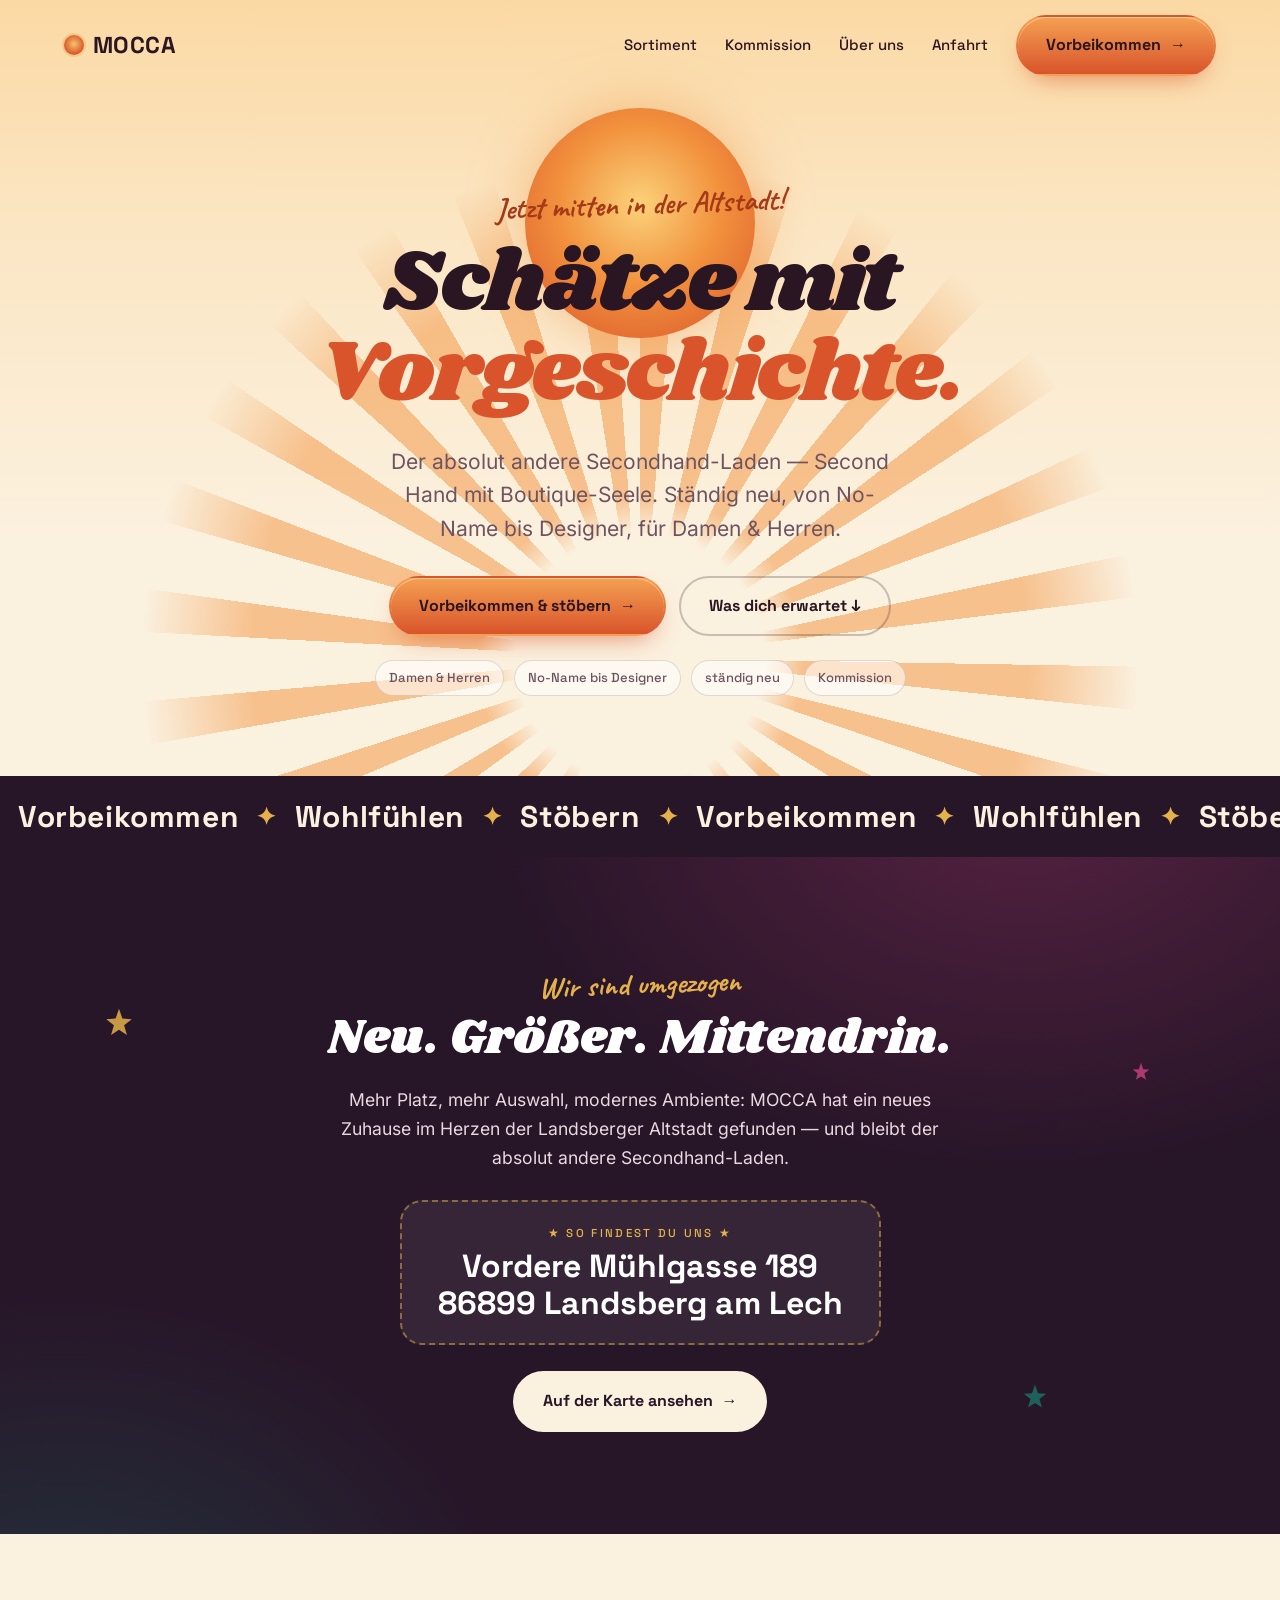
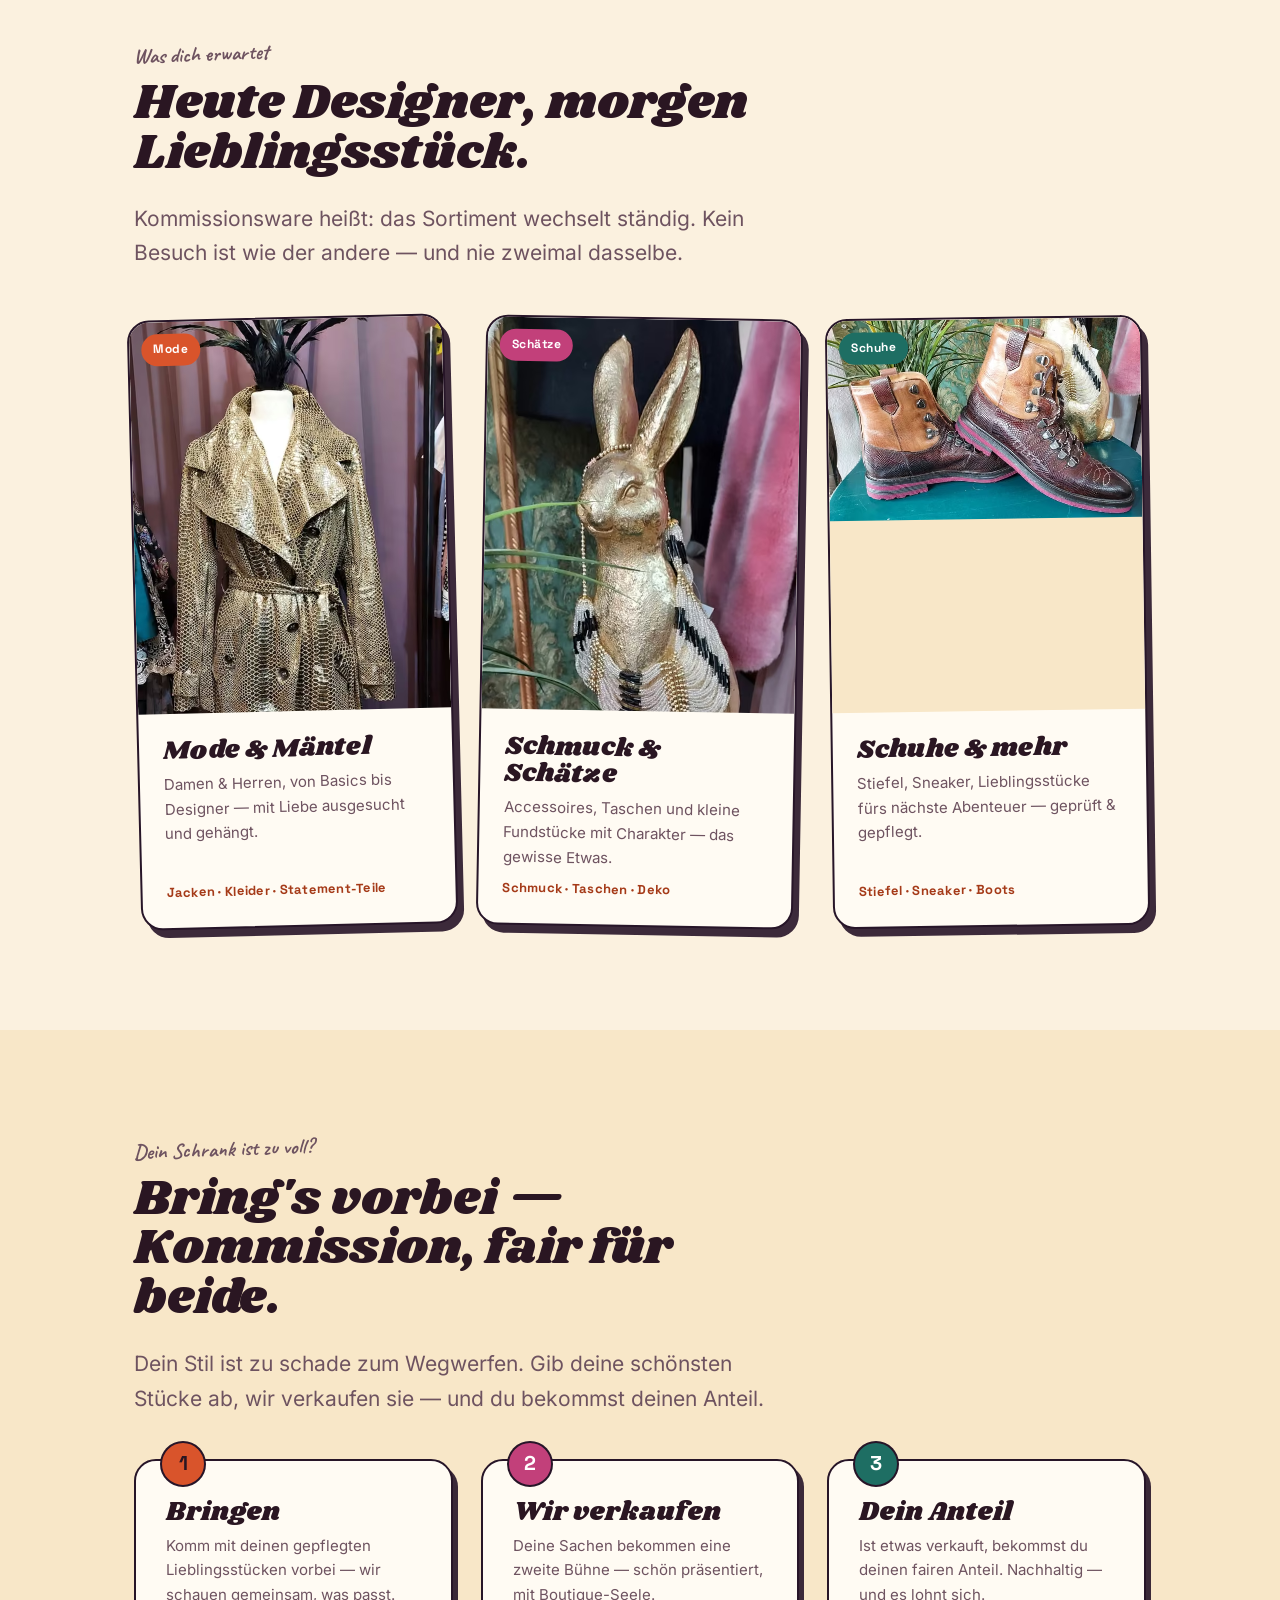
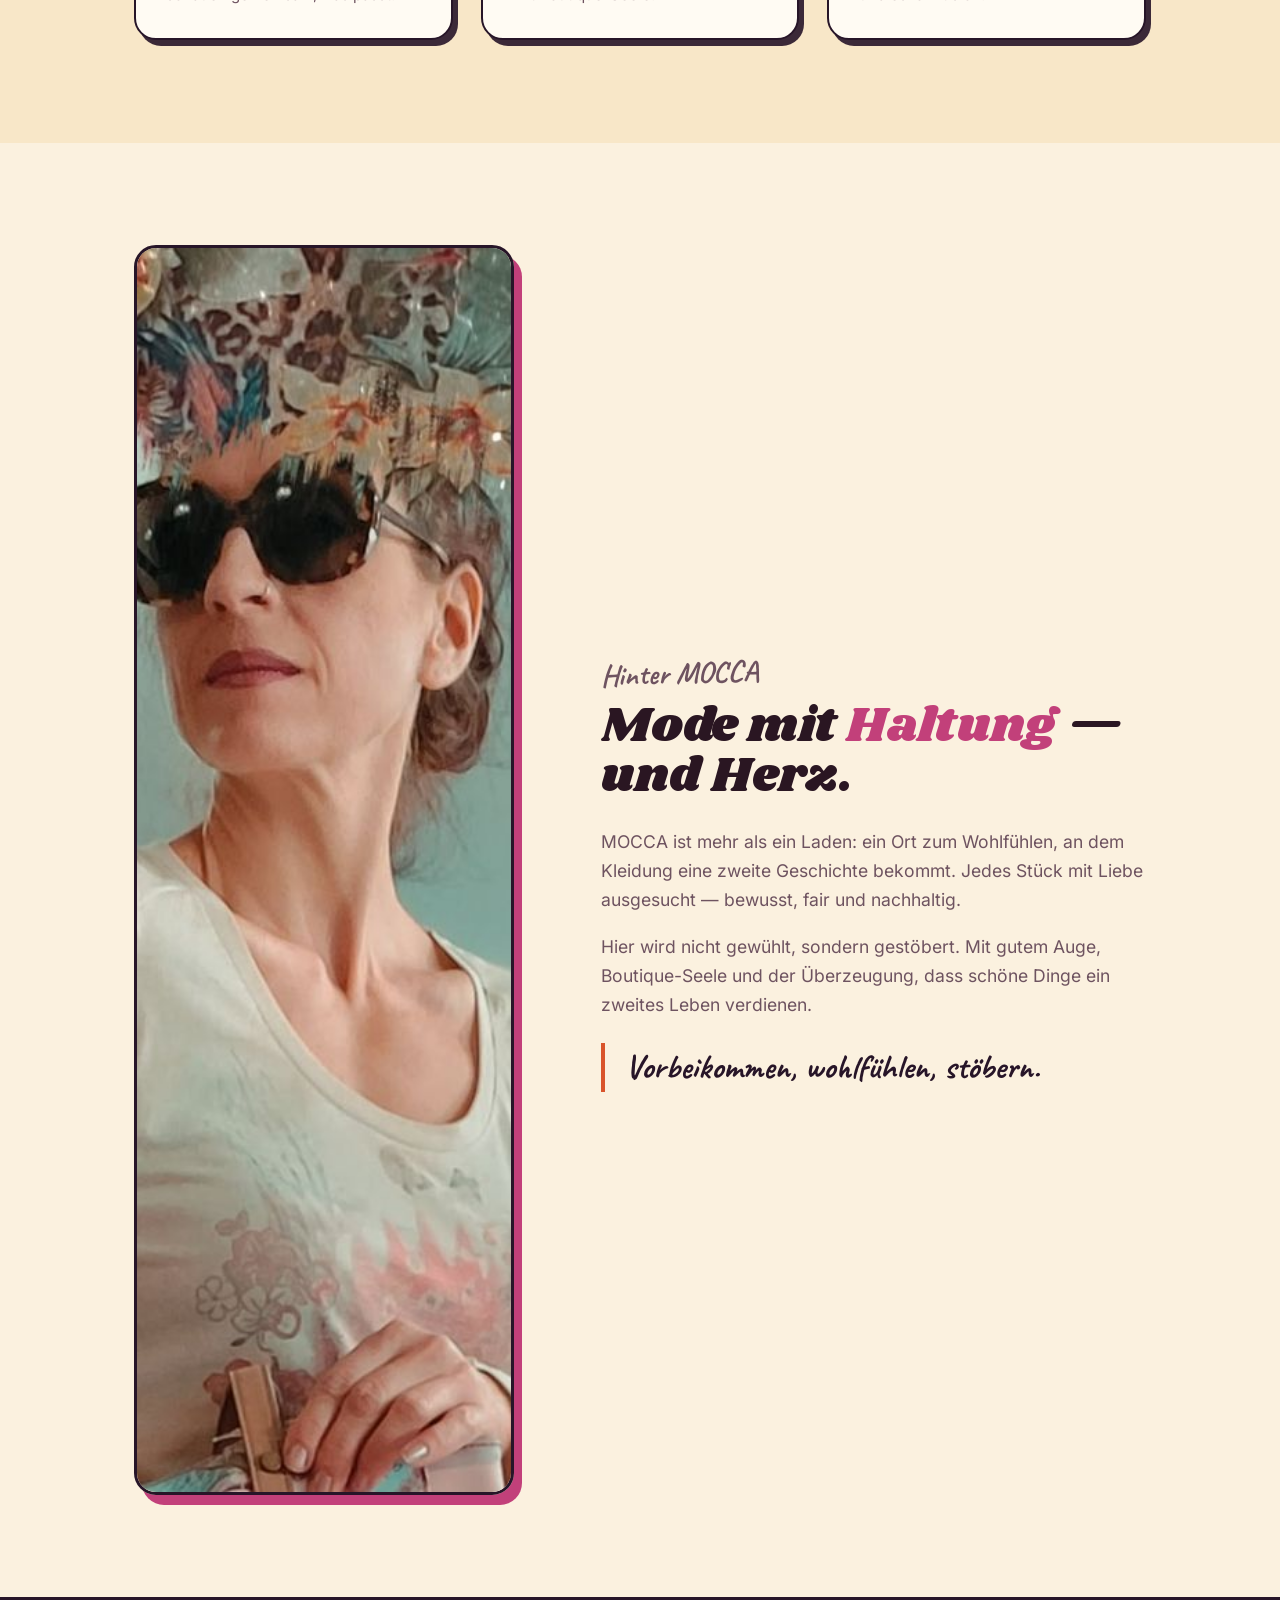
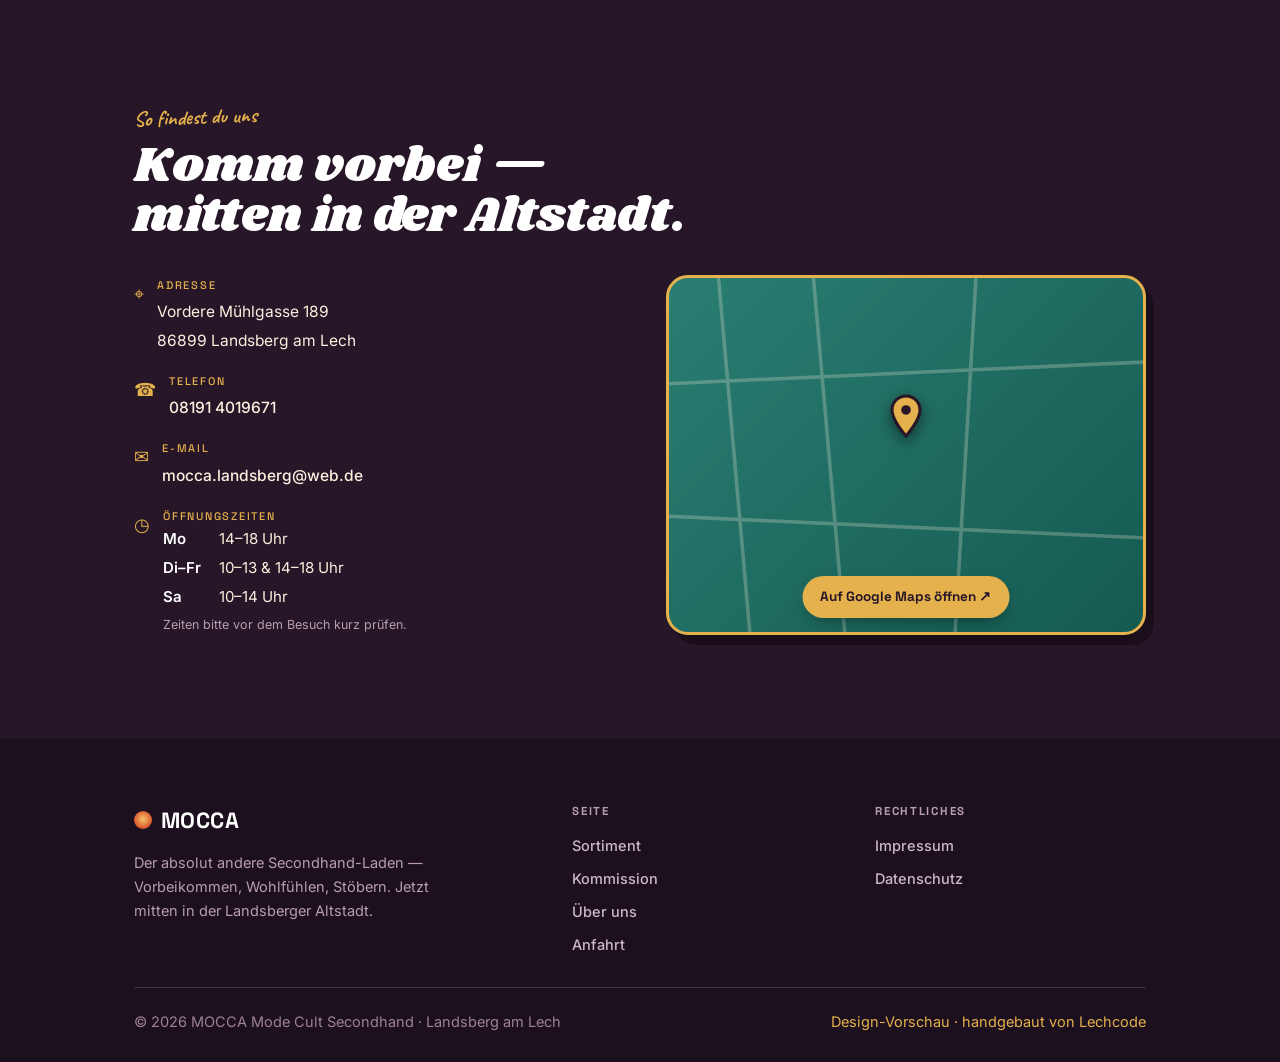
==== index.html @ 3f1cab0a "MOCCA Mode Cult Secondhand — Design-Vorschau (Wild Heart) KALT-Demo · cookiefrei, 0 externe Requests" ====
<!doctype html>
<!--
  MOCCA Mode Cult Secondhand · Landsberg am Lech
  DESIGN-VORSCHAU · Richtung B „Wild Heart" (mutig, retro-psychedelic-pop) · Lechcode · Single-File, kein Build
  KALT-Demo: Texte neu aus Fakten der Altseite. Bilder: Marions eigene Fotos (Rechte vor Go-Live klären).
  [KLÄREN] = noch von Marion zu bestätigen. noindex bis Beauftragung + Rechtsseiten + Freigabe.
-->
<html lang="de">
<head>
<meta charset="utf-8">
<meta name="viewport" content="width=device-width, initial-scale=1">
<script>document.documentElement.classList.add('js');if(location.search.indexOf('foto')>-1)document.documentElement.classList.add('foto')</script>
<meta name="robots" content="noindex, nofollow">
<title>MOCCA · Mode Cult Secondhand — Landsberg am Lech</title>
<meta name="description" content="MOCCA Mode Cult Secondhand: der absolut andere Secondhand-Laden — Vorbeikommen, Wohlfühlen, Stöbern. Ständig neu, von No-Name bis Designer. Jetzt mitten in der Landsberger Altstadt.">
<meta name="theme-color" content="#271528">
<meta property="og:type" content="website">
<meta property="og:locale" content="de_DE">
<meta property="og:site_name" content="MOCCA Mode Cult Secondhand">
<meta property="og:url" content="https://lechcode.github.io/mocca-vorschau/">
<meta property="og:title" content="MOCCA — der absolut andere Secondhand-Laden">
<meta property="og:description" content="Vorbeikommen · Wohlfühlen · Stöbern — jetzt mitten in der Landsberger Altstadt. Ständig neu, von No-Name bis Designer.">
<meta property="og:image" content="https://lechcode.github.io/mocca-vorschau/assets/og.jpg">
<meta property="og:image:width" content="1200">
<meta property="og:image:height" content="630">
<meta name="twitter:card" content="summary_large_image">
<meta name="twitter:image" content="https://lechcode.github.io/mocca-vorschau/assets/og.jpg">
<link rel="icon" href="data:image/svg+xml,%3Csvg xmlns='http://www.w3.org/2000/svg' viewBox='0 0 32 32'%3E%3Crect width='32' height='32' rx='8' fill='%23271528'/%3E%3Ccircle cx='16' cy='16' r='6' fill='%23F2913D'/%3E%3Cg stroke='%23E4B14C' stroke-width='1.6'%3E%3Cpath d='M16 3v3M16 26v3M3 16h3M26 16h3M6 6l2 2M24 24l2 2M26 6l-2 2M6 26l2-2'/%3E%3C/g%3E%3C/svg%3E">
<link rel="preload" as="font" type="font/woff2" href="assets/fonts/shrikhand-400.woff2" crossorigin>
<link rel="preload" as="font" type="font/woff2" href="assets/fonts/inter-400.woff2" crossorigin>
<link rel="stylesheet" href="assets/fonts.css">
<style>
*{margin:0;padding:0;box-sizing:border-box}
:root{
  --creme:#FBF1DF; --creme2:#F8E7C8; --paper:#FFFBF3;
  --aubergine:#271528; --aub2:#3a2140;
  --ink:#2A1622; --ink-soft:#6E5360;
  --terracotta:#D9542B; --terra-deep:#A53A18; --mandarine:#F2913D;
  --magenta:#C2407A; --magenta-deep:#9E2C5E; --petrol:#1E6E63; --gold:#E4B14C; --gold-deep:#8C610F;
  --line:rgba(42,22,34,.14); --line-strong:rgba(42,22,34,.24);
  --display:'Space Grotesk',Arial,sans-serif;
  --head:'Shrikhand',Georgia,serif;
  --head-weight:400; --head-spacing:0;
  --body:'Inter','Inter Fallback',Arial,sans-serif;
  --script:'Caveat','Segoe Script',cursive;
  --s0:clamp(16px, .35vw + 15px, 17.5px);
  --s1:clamp(18px, .7vw + 15.5px, 21px);
  --h3:clamp(21px, 1vw + 16px, 26px);
  --h2:clamp(30px, 2.6vw + 18px, 48px);
  --h1:clamp(40px, 6vw + 16px, 86px);
  --maxw:1140px; --gut:clamp(20px, 5vw, 72px);
  --ease:cubic-bezier(.22,.61,.36,1); --r:14px; --r-lg:22px; --r-pill:999px;
}
html{scroll-behavior:smooth;scroll-padding-top:80px}
@media (prefers-reduced-motion:reduce){html{scroll-behavior:auto}}
body{background:var(--creme);color:var(--ink);font-family:var(--body);font-size:var(--s0);line-height:1.66;-webkit-font-smoothing:antialiased;text-rendering:optimizeLegibility;overflow-x:hidden}
h1,h2,h3{font-family:var(--head);font-weight:var(--head-weight);line-height:1.04;letter-spacing:var(--head-spacing);color:var(--ink)}
p{max-width:62ch}
a{color:var(--terra-deep);text-decoration:none;font-weight:500}
a:hover{text-decoration:underline;text-underline-offset:3px}
img{display:block;max-width:100%}
picture{display:block}
::selection{background:var(--magenta);color:#fff}
.wrap{max-width:var(--maxw);margin-inline:auto;padding-inline:var(--gut)}
.sec{padding-block:clamp(58px, 8vw, 116px);position:relative}
.eyebrow{font-family:var(--script);font-weight:700;font-size:clamp(22px,2.4vw,30px);color:var(--terra-deep);display:inline-block;transform:rotate(-2deg)}
.kicker{font-family:var(--display);font-weight:700;font-size:12.5px;letter-spacing:.2em;text-transform:uppercase;color:var(--magenta-deep)}
.lede{font-size:var(--s1);color:var(--ink-soft);line-height:1.6}
.sec-head{max-width:60ch}
.sec-head h2{font-size:var(--h2);margin:.18em 0 .45em}
.sec-head p{font-size:var(--s1);color:var(--ink-soft)}
:focus-visible{outline:none;box-shadow:0 0 0 3px rgba(194,64,122,.55);border-radius:6px}

.btn{display:inline-flex;align-items:center;gap:.55em;font-family:var(--display);font-weight:700;font-size:16px;padding:15px 28px;border-radius:var(--r-pill);min-height:50px;border:2px solid transparent;cursor:pointer;transition:transform .22s var(--ease),background .22s,color .22s,border-color .22s,box-shadow .22s}
.btn .ar{transition:transform .22s var(--ease)}.btn:hover .ar{transform:translateX(3px)}
.btn-primary{background:linear-gradient(180deg,#F4A052,var(--terracotta));color:#2A1622;box-shadow:0 12px 26px -12px rgba(217,84,43,.7),inset 0 1px 0 rgba(255,228,190,.6)}
.btn-primary:hover{transform:translateY(-2px);text-decoration:none;color:#2A1622;box-shadow:0 18px 34px -14px rgba(217,84,43,.8),inset 0 1px 0 rgba(255,228,190,.6)}
.btn-ghost{border-color:var(--line-strong);color:var(--ink)}
.btn-ghost:hover{border-color:var(--aubergine);color:var(--aubergine);transform:translateY(-2px);text-decoration:none}
.btn-light{background:var(--creme);color:var(--aubergine)}
.btn-light:hover{background:#fff;transform:translateY(-2px);text-decoration:none;color:var(--aubergine)}

/* NAV */
.nav{position:fixed;inset:0 0 auto;z-index:50;display:flex;align-items:center;justify-content:space-between;gap:20px;padding:15px var(--gut);transition:background .3s,box-shadow .3s,padding .3s}
.nav.scrolled{background:rgba(39,21,40,.92);backdrop-filter:blur(12px);padding-block:10px}
.nav.scrolled .brand b,.nav.scrolled .navlinks a:not(.btn){color:var(--creme)}
.nav.scrolled .burger span{background:var(--creme)}
.brand{display:flex;align-items:center;gap:9px}
.brand .sun{width:20px;height:20px;border-radius:50%;background:radial-gradient(circle at 50% 45%,#F7C36A,var(--terracotta) 70%);box-shadow:0 0 0 2px rgba(228,177,76,.4)}
.brand b{font-family:var(--display);font-weight:700;font-size:23px;letter-spacing:.02em;color:var(--ink)}
.navlinks{display:flex;align-items:center;gap:28px}
.navlinks a:not(.btn){font-family:var(--display);font-size:15px;font-weight:500;color:var(--ink)}
.navlinks a:not(.btn):hover{text-decoration:none;color:var(--terra-deep)}
.nav.scrolled .navlinks a:not(.btn):hover{color:var(--gold)}
.burger{display:none;width:46px;height:46px;border:2px solid var(--line-strong);border-radius:12px;background:none;cursor:pointer;flex-direction:column;justify-content:center;gap:5px}
.burger span{height:2px;width:20px;background:var(--ink);margin-inline:auto;transition:.3s}
.menu-open .burger span:nth-child(1){transform:translateY(7px) rotate(45deg)}
.menu-open .burger span:nth-child(2){opacity:0}
.menu-open .burger span:nth-child(3){transform:translateY(-7px) rotate(-45deg)}

/* HERO */
.hero{position:relative;overflow:hidden;text-align:center;padding-top:clamp(130px,20vh,210px);padding-bottom:clamp(40px,7vw,80px);
  background:linear-gradient(180deg,#FBD9A4 0%,#FBE6C4 30%,var(--creme) 70%)}
.sun-rays,.sun-core{position:absolute;left:50%;top:clamp(70px,12vh,140px);transform:translateX(-50%);pointer-events:none;z-index:0}
.sun-rays{width:min(150vw,1100px);aspect-ratio:1;
  background:repeating-conic-gradient(from 0deg, rgba(242,145,61,.50) 0deg 5deg, rgba(242,145,61,0) 5deg 13deg);
  -webkit-mask:radial-gradient(circle, transparent 16%, #000 21%, #000 50%, transparent 64%);
  mask:radial-gradient(circle, transparent 16%, #000 21%, #000 50%, transparent 64%);
  animation:spin 120s linear infinite}
.sun-core{width:min(46vw,230px);aspect-ratio:1;border-radius:50%;
  background:radial-gradient(circle at 50% 42%,#FBD27A 0%,#F2913D 46%,#D9542B 100%);
  box-shadow:0 0 60px -6px rgba(242,145,61,.6)}
@keyframes spin{to{transform:translateX(-50%) rotate(360deg)}}
.hero-in{position:relative;z-index:1;max-width:900px;margin-inline:auto}
.hero h1{font-size:var(--h1);margin:.12em 0 .3em;letter-spacing:-.03em}
.hero h1 .pop{color:var(--terracotta)}
.hero .lede{max-width:40ch;margin-inline:auto}
.hero-cta{display:flex;flex-wrap:wrap;gap:13px;justify-content:center;margin-top:30px}
.hero-tags{margin-top:24px;display:flex;flex-wrap:wrap;gap:8px 10px;justify-content:center}
.hero-tags span{font-family:var(--display);font-size:13px;font-weight:500;color:var(--ink-soft);background:rgba(255,255,255,.55);border:1px solid var(--line);border-radius:var(--r-pill);padding:6px 13px}

/* WAVE */
.wave{display:block;width:100%;height:auto}

/* MARQUEE */
.marquee{background:var(--aubergine);color:var(--creme);overflow:hidden;padding:16px 0;border-block:0}
.marquee .track{display:flex;width:max-content;animation:slide 26s linear infinite}
.marquee .grp{display:inline-flex;align-items:center;font-family:var(--display);font-weight:700;font-size:clamp(19px,2.6vw,30px);letter-spacing:.02em;white-space:nowrap}
.marquee .grp b{padding:0 18px;color:var(--creme);font-weight:700}
.marquee .grp .st{color:var(--gold);font-size:.8em}
@keyframes slide{to{transform:translateX(-50%)}}

/* UMZUG */
.umzug{background:radial-gradient(70vmax 50vmax at 80% -10%,rgba(194,64,122,.30),transparent 60%),radial-gradient(60vmax 50vmax at 5% 120%,rgba(30,110,99,.34),transparent 60%),var(--aubergine);color:var(--creme);text-align:center;overflow:hidden}
.umzug .wrap{position:relative;z-index:1;max-width:780px}
.umzug .eyebrow{color:var(--gold)}
.umzug h2{color:#fff;font-size:var(--h2);margin:.12em 0 .4em}
.umzug p{margin-inline:auto;color:#E9D8E0}
.umzug .star{position:absolute;pointer-events:none;opacity:.85;z-index:0}
.adresskarte{margin:28px auto 0;display:inline-flex;flex-direction:column;gap:5px;background:rgba(255,255,255,.07);border:2px dashed rgba(228,177,76,.5);border-radius:var(--r-lg);padding:22px 36px}
.adresskarte .k{font-family:var(--display);font-size:11.5px;letter-spacing:.2em;text-transform:uppercase;color:var(--gold)}
.adresskarte .a{font-family:var(--display);font-weight:700;font-size:clamp(22px,3vw,32px);color:#fff;line-height:1.15}
.umzug .btn-light{margin-top:26px}

/* SORTIMENT */
.karten{display:grid;grid-template-columns:repeat(3,1fr);gap:clamp(18px,2.4vw,30px);margin-top:46px}
.karte{background:var(--paper);border:2px solid var(--aubergine);border-radius:var(--r-lg);overflow:hidden;display:flex;flex-direction:column;box-shadow:6px 8px 0 rgba(39,21,40,.9);transition:transform .26s var(--ease),box-shadow .26s var(--ease)}
.karte:nth-child(1){transform:rotate(-1.4deg)}
.karte:nth-child(2){transform:rotate(1deg)}
.karte:nth-child(3){transform:rotate(-.8deg)}
.js .karte:hover{transform:rotate(0) translateY(-4px);box-shadow:10px 14px 0 rgba(39,21,40,.92)}
.karte figure{position:relative;aspect-ratio:4/5;overflow:hidden;background:var(--creme2)}
.karte img{width:100%;height:100%;object-fit:cover}
.karte .tab{position:absolute;left:12px;top:12px;font-family:var(--display);font-weight:700;font-size:12px;letter-spacing:.04em;color:#fff;padding:6px 12px;border-radius:var(--r-pill)}
.karte:nth-child(1) .tab{background:var(--terracotta)}
.karte:nth-child(2) .tab{background:var(--magenta)}
.karte:nth-child(3) .tab{background:var(--petrol)}
.karte-body{padding:clamp(18px,2vw,24px);display:flex;flex-direction:column;gap:8px;flex:1}
.karte h3{font-size:var(--h3)}
.karte p{color:var(--ink-soft);font-size:15px;flex-grow:1}
.karte .mehr{font-family:var(--display);font-weight:700;font-size:13px;color:var(--terra-deep);letter-spacing:.02em}

/* KOMMISSION */
.komm{background:var(--creme2)}
.komm-grid{display:grid;grid-template-columns:repeat(3,1fr);gap:clamp(16px,3vw,28px);margin-top:42px;counter-reset:c}
.kstep{background:var(--paper);border:2px solid var(--aubergine);border-radius:var(--r-lg);padding:clamp(22px,2.4vw,30px);position:relative;box-shadow:5px 6px 0 rgba(39,21,40,.9)}
.kstep::before{counter-increment:c;content:counter(c);position:absolute;top:-20px;left:24px;width:42px;height:42px;border-radius:50%;background:var(--terracotta);color:#2A1622;font-family:var(--display);font-weight:700;font-size:20px;display:grid;place-items:center;border:2px solid var(--aubergine)}
.kstep:nth-child(2)::before{background:var(--magenta);color:#fff}
.kstep:nth-child(3)::before{background:var(--petrol);color:#fff}
.kstep h3{font-size:var(--h3);margin:8px 0 8px}
.kstep p{color:var(--ink-soft);font-size:15px}

/* ÜBER */
.ueber-grid{display:grid;grid-template-columns:.85fr 1.15fr;gap:clamp(30px,5vw,64px);align-items:center}
.ueber-fig{position:relative;max-width:380px}
.ueber-fig img{width:100%;aspect-ratio:4/5;object-fit:cover;object-position:50% 26%;border-radius:var(--r-lg);border:3px solid var(--aubergine);box-shadow:8px 10px 0 var(--magenta)}
.ueber-text h2{font-size:var(--h2);margin:.1em 0 .5em}
.ueber-text h2 .pop{color:var(--magenta)}
.ueber-text p+p{margin-top:1em}.ueber-text p{color:var(--ink-soft)}
.leitzitat{margin-top:24px;border-left:4px solid var(--terracotta);padding:4px 0 4px 20px}
.leitzitat blockquote{font-family:var(--script);font-size:clamp(24px,3vw,34px);color:var(--aubergine);max-width:30ch;line-height:1.2}

/* ANFAHRT */
.anfahrt{background:var(--aubergine);color:var(--creme)}
.anfahrt .eyebrow{color:var(--gold)}
.anfahrt h2{color:#fff;font-size:var(--h2)}
.af-grid{display:grid;grid-template-columns:1fr 1fr;gap:clamp(24px,4vw,52px);margin-top:32px;align-items:center}
.af-info{display:grid;gap:18px}
.af-line{display:grid;grid-template-columns:auto 1fr;gap:13px;align-items:start}
.af-line .ic{color:var(--gold);margin-top:3px;font-size:18px}
.af-line .lab{font-family:var(--display);font-size:11px;letter-spacing:.16em;text-transform:uppercase;color:var(--gold);display:block;margin-bottom:2px}
.af-line .v{font-size:15.5px;color:var(--creme);line-height:1.55}.af-line a{color:#fff}
.zeiten{display:grid;grid-template-columns:auto 1fr;gap:4px 18px;font-size:15px;color:var(--creme)}
.zeiten b{color:#fff;font-weight:700}
.mapcard{position:relative;aspect-ratio:4/3;border-radius:var(--r-lg);overflow:hidden;border:3px solid var(--gold);box-shadow:8px 10px 0 rgba(0,0,0,.35);background:linear-gradient(135deg,#2a7e72,#155a51)}
.mapcard .streets{position:absolute;inset:0;opacity:.5}
.mapcard .pin{position:absolute;left:50%;top:48%;transform:translate(-50%,-100%);z-index:2}
.mapcard .pin svg{width:48px;height:48px;filter:drop-shadow(0 5px 7px rgba(0,0,0,.5))}
.mapcard .maps-btn{position:absolute;left:50%;bottom:14px;transform:translateX(-50%);display:inline-flex;align-items:center;gap:.45em;background:var(--gold);color:var(--aubergine);font-family:var(--display);font-weight:700;font-size:13.5px;padding:10px 18px;border-radius:var(--r-pill);box-shadow:0 8px 20px -8px rgba(0,0,0,.5);white-space:nowrap;transition:transform .25s,background .25s}
.mapcard .maps-btn:hover{transform:translateX(-50%) translateY(-2px);text-decoration:none;background:#eec265}

/* FOOTER */
.mfoot{background:#1c0f1e;color:#cdb9c6;padding-block:clamp(44px,6vw,64px) 28px;font-size:14.5px}
.mfoot .foot-top{display:grid;grid-template-columns:1.5fr 1fr 1fr;gap:32px;padding-bottom:30px;border-bottom:1px solid rgba(255,255,255,.14)}
.mfoot .brand b{color:#fff;font-family:var(--display);font-size:22px}
.mfoot p{color:#b79fae}
.mfoot h4{font-family:var(--display);font-size:11.5px;letter-spacing:.15em;text-transform:uppercase;color:#b79fae;margin-bottom:13px;font-weight:700}
.mfoot ul{list-style:none;display:grid;gap:9px}.mfoot a{color:#cdb9c6}.mfoot a:hover{color:#fff}
.mfoot .foot-bot{display:flex;flex-wrap:wrap;justify-content:space-between;gap:12px;padding-top:22px;color:#9d8294}
.mfoot .made{color:var(--gold)}

/* STICKY */
.sticky{display:none}

/* REVEAL */
.js .reveal{opacity:0;transform:translateY(20px);transition:opacity .7s var(--ease),transform .7s var(--ease)}
.js .reveal.in{opacity:1;transform:none}
@media (prefers-reduced-motion:reduce){.js .reveal{opacity:1!important;transform:none!important;transition:none}.sun-rays{animation:none!important}.marquee .track{animation:none!important}}
.foto .reveal{opacity:1!important;transform:none!important}.foto .sun-rays{animation:none!important}.foto .marquee .track{animation:none!important}

@media (max-width:900px){
  .navlinks{position:fixed;inset:0;background:var(--aubergine);flex-direction:column;justify-content:center;gap:26px;transform:translateX(100%);transition:transform .4s var(--ease);z-index:40}
  .navlinks a:not(.btn){font-size:24px;color:var(--creme)}
  .menu-open .navlinks{transform:none}.burger{display:flex;z-index:45}
  .ueber-grid,.af-grid{grid-template-columns:1fr}
  .karten,.komm-grid{grid-template-columns:1fr}
  .karte,.karte:nth-child(n){transform:none}
  .ueber-fig{max-width:260px;margin-inline:auto}
  .mfoot .foot-top{grid-template-columns:1fr 1fr;gap:26px 22px}
  .mfoot .foot-top>div:first-child{grid-column:1/-1}
  .mfoot{padding-bottom:90px}
  .sticky{display:grid;grid-template-columns:repeat(3,1fr);position:fixed;inset:auto 0 0;z-index:60;background:var(--aubergine);box-shadow:0 -8px 24px -12px rgba(0,0,0,.5);padding-bottom:env(safe-area-inset-bottom)}
  .sticky a{display:flex;flex-direction:column;align-items:center;gap:3px;padding:9px 4px;color:var(--creme);font-family:var(--display);font-size:11.5px;font-weight:700;text-decoration:none}
  .sticky svg{width:20px;height:20px;color:var(--gold)}
}
</style>
</head>
<body>
<a href="#inhalt" class="btn" style="position:absolute;left:-9999px;top:8px;z-index:99" onfocus="this.style.left='8px'" onblur="this.style.left='-9999px'">Zum Inhalt springen</a>

<nav class="nav" id="nav" aria-label="Hauptnavigation">
  <a class="brand" href="#top" aria-label="MOCCA — Startseite"><span class="sun" aria-hidden="true"></span><b>MOCCA</b></a>
  <div class="navlinks" id="menu">
    <a href="#sortiment">Sortiment</a>
    <a href="#kommission">Kommission</a>
    <a href="#ueber">Über uns</a>
    <a href="#anfahrt">Anfahrt</a>
    <a href="#anfahrt" class="btn btn-primary">Vorbeikommen <span class="ar">→</span></a>
  </div>
  <button class="burger" id="burger" aria-label="Menü öffnen" aria-expanded="false" aria-controls="menu"><span></span><span></span><span></span></button>
</nav>

<main id="inhalt"><span id="top"></span>

<!-- HERO -->
<header class="hero">
  <div class="sun-rays" aria-hidden="true"></div>
  <div class="sun-core" aria-hidden="true"></div>
  <div class="wrap hero-in">
    <p class="eyebrow">Jetzt mitten in der Altstadt!</p>
    <h1>Schätze mit <span class="pop">Vorgeschichte.</span></h1>
    <p class="lede">Der absolut andere Secondhand-Laden — Second Hand mit Boutique-Seele. Ständig neu, von No-Name bis Designer, für Damen &amp; Herren.</p>
    <div class="hero-cta">
      <a href="#anfahrt" class="btn btn-primary">Vorbeikommen &amp; stöbern <span class="ar">→</span></a>
      <a href="#sortiment" class="btn btn-ghost">Was dich erwartet ↓</a>
    </div>
    <div class="hero-tags">
      <span>Damen &amp; Herren</span><span>No-Name bis Designer</span><span>ständig neu</span><span>Kommission</span>
    </div>
  </div>
</header>

<div class="marquee" aria-hidden="true">
  <div class="track">
    <div class="grp"><b>Vorbeikommen</b><span class="st">✦</span><b>Wohlfühlen</b><span class="st">✦</span><b>Stöbern</b><span class="st">✦</span><b>Vorbeikommen</b><span class="st">✦</span><b>Wohlfühlen</b><span class="st">✦</span><b>Stöbern</b><span class="st">✦</span></div>
    <div class="grp"><b>Vorbeikommen</b><span class="st">✦</span><b>Wohlfühlen</b><span class="st">✦</span><b>Stöbern</b><span class="st">✦</span><b>Vorbeikommen</b><span class="st">✦</span><b>Wohlfühlen</b><span class="st">✦</span><b>Stöbern</b><span class="st">✦</span></div>
  </div>
</div>

<!-- UMZUG -->
<section class="sec umzug" id="umzug">
  <svg class="star" style="left:8%;top:22%;width:34px" viewBox="0 0 24 24" fill="#E4B14C" aria-hidden="true"><path d="M12 2l2.4 6.9L21 9.3l-5.4 4.2 2 6.9L12 16.8 6.4 20.4l2-6.9L3 9.3l6.6-.4z"/></svg>
  <svg class="star" style="right:10%;top:30%;width:22px" viewBox="0 0 24 24" fill="#C2407A" aria-hidden="true"><path d="M12 2l2.4 6.9L21 9.3l-5.4 4.2 2 6.9L12 16.8 6.4 20.4l2-6.9L3 9.3l6.6-.4z"/></svg>
  <svg class="star" style="right:18%;bottom:18%;width:30px" viewBox="0 0 24 24" fill="#1E6E63" aria-hidden="true"><path d="M12 2l2.4 6.9L21 9.3l-5.4 4.2 2 6.9L12 16.8 6.4 20.4l2-6.9L3 9.3l6.6-.4z"/></svg>
  <div class="wrap reveal">
    <p class="eyebrow">Wir sind umgezogen</p>
    <h2>Neu. Größer. Mittendrin.</h2>
    <p>Mehr Platz, mehr Auswahl, modernes Ambiente: MOCCA hat ein neues Zuhause im Herzen der Landsberger Altstadt gefunden — und bleibt der absolut andere Secondhand-Laden.</p>
    <div class="adresskarte">
      <span class="k">★ So findest du uns ★</span>
      <span class="a">Vordere Mühlgasse 189<br>86899 Landsberg am Lech</span>
    </div>
    <div><a class="btn btn-light" href="#anfahrt">Auf der Karte ansehen <span class="ar">→</span></a></div>
  </div>
</section>

<!-- SORTIMENT -->
<section class="sec" id="sortiment">
  <div class="wrap">
    <div class="sec-head reveal">
      <p class="eyebrow">Was dich erwartet</p>
      <h2>Heute Designer, morgen Lieblingsstück.</h2>
      <p>Kommissionsware heißt: das Sortiment wechselt ständig. Kein Besuch ist wie der andere — und nie zweimal dasselbe.</p>
    </div>
    <div class="karten reveal">
      <article class="karte">
        <figure>
          <span class="tab">Mode</span>
          <picture>
            <source type="image/avif" srcset="assets/img/mantel-480.avif 480w, assets/img/mantel-720.avif 720w" sizes="(max-width:900px) 92vw, 340px">
            <source type="image/webp" srcset="assets/img/mantel-480.webp 480w, assets/img/mantel-720.webp 720w" sizes="(max-width:900px) 92vw, 340px">
            <img src="assets/img/mantel-720.jpg" width="1161" height="1451" loading="lazy" decoding="async" alt="Glänzender Designer-Mantel auf einer Büste">
          </picture>
        </figure>
        <div class="karte-body">
          <h3>Mode &amp; Mäntel</h3>
          <p>Damen &amp; Herren, von Basics bis Designer — mit Liebe ausgesucht und gehängt.</p>
          <span class="mehr">Jacken · Kleider · Statement-Teile</span>
        </div>
      </article>
      <article class="karte">
        <figure>
          <span class="tab">Schätze</span>
          <picture>
            <source type="image/avif" srcset="assets/img/schmuck-480.avif 480w, assets/img/schmuck-720.avif 720w" sizes="(max-width:900px) 92vw, 340px">
            <source type="image/webp" srcset="assets/img/schmuck-480.webp 480w, assets/img/schmuck-720.webp 720w" sizes="(max-width:900px) 92vw, 340px">
            <img src="assets/img/schmuck-720.jpg" width="1252" height="2048" loading="lazy" decoding="async" alt="Goldener Hase mit Perlenschmuck — dekorative Fundstücke">
          </picture>
        </figure>
        <div class="karte-body">
          <h3>Schmuck &amp; Schätze</h3>
          <p>Accessoires, Taschen und kleine Fundstücke mit Charakter — das gewisse Etwas.</p>
          <span class="mehr">Schmuck · Taschen · Deko</span>
        </div>
      </article>
      <article class="karte">
        <figure>
          <span class="tab">Schuhe</span>
          <picture>
            <source type="image/avif" srcset="assets/img/schuhe-600.avif 600w, assets/img/schuhe-900.avif 900w" sizes="(max-width:900px) 92vw, 340px">
            <source type="image/webp" srcset="assets/img/schuhe-600.webp 600w, assets/img/schuhe-900.webp 900w" sizes="(max-width:900px) 92vw, 340px">
            <img src="assets/img/schuhe-900.jpg" width="1400" height="894" loading="lazy" decoding="async" alt="Hochwertige Lederstiefel im MOCCA Secondhand-Laden">
          </picture>
        </figure>
        <div class="karte-body">
          <h3>Schuhe &amp; mehr</h3>
          <p>Stiefel, Sneaker, Lieblingsstücke fürs nächste Abenteuer — geprüft &amp; gepflegt.</p>
          <span class="mehr">Stiefel · Sneaker · Boots</span>
        </div>
      </article>
    </div>
  </div>
</section>

<!-- KOMMISSION -->
<section class="sec komm" id="kommission">
  <div class="wrap">
    <div class="sec-head reveal" style="max-width:58ch">
      <p class="eyebrow">Dein Schrank ist zu voll?</p>
      <h2>Bring's vorbei — Kommission, fair für beide.</h2>
      <p>Dein Stil ist zu schade zum Wegwerfen. Gib deine schönsten Stücke ab, wir verkaufen sie — und du bekommst deinen Anteil.</p>
    </div>
    <div class="komm-grid reveal">
      <div class="kstep"><h3>Bringen</h3><p>Komm mit deinen gepflegten Lieblingsstücken vorbei — wir schauen gemeinsam, was passt.</p></div>
      <div class="kstep"><h3>Wir verkaufen</h3><p>Deine Sachen bekommen eine zweite Bühne — schön präsentiert, mit Boutique-Seele.</p></div>
      <div class="kstep"><h3>Dein Anteil</h3><p>Ist etwas verkauft, bekommst du deinen fairen Anteil. Nachhaltig — und es lohnt sich.</p></div>
    </div>
  </div>
</section>

<!-- ÜBER -->
<section class="sec" id="ueber">
  <div class="wrap ueber-grid">
    <figure class="ueber-fig reveal">
      <img src="assets/img/marion-720.jpg" width="1000" height="1250" loading="lazy" decoding="async" alt="Marion, Inhaberin von MOCCA, in ihrem Laden">
    </figure>
    <div class="ueber-text reveal">
      <p class="eyebrow">Hinter MOCCA</p>
      <h2>Mode mit <span class="pop">Haltung</span> — und Herz.</h2>
      <p>MOCCA ist mehr als ein Laden: ein Ort zum Wohlfühlen, an dem Kleidung eine zweite Geschichte bekommt. Jedes Stück mit Liebe ausgesucht — bewusst, fair und nachhaltig.</p>
      <p>Hier wird nicht gewühlt, sondern gestöbert. Mit gutem Auge, Boutique-Seele und der Überzeugung, dass schöne Dinge ein zweites Leben verdienen.</p>
      <div class="leitzitat"><blockquote>Vorbeikommen, wohlfühlen, stöbern.</blockquote></div>
    </div>
  </div>
</section>

<!-- ANFAHRT -->
<section class="sec anfahrt" id="anfahrt">
  <div class="wrap">
    <div class="sec-head reveal" style="max-width:52ch"><p class="eyebrow">So findest du uns</p><h2>Komm vorbei — mitten in der Altstadt.</h2></div>
    <div class="af-grid">
      <div class="af-info reveal">
        <div class="af-line"><span class="ic" aria-hidden="true">⌖</span><div><span class="lab">Adresse</span><span class="v">Vordere Mühlgasse 189<br>86899 Landsberg am Lech</span></div></div>
        <div class="af-line"><span class="ic" aria-hidden="true">☎</span><div><span class="lab">Telefon</span><a class="v" href="tel:+4981914019671">08191 4019671</a></div></div>
        <div class="af-line"><span class="ic" aria-hidden="true">✉</span><div><span class="lab">E-Mail</span><a class="v" href="mailto:mocca.landsberg@web.de">mocca.landsberg@web.de</a></div></div>
        <div class="af-line"><span class="ic" aria-hidden="true">◷</span><div><span class="lab">Öffnungszeiten</span>
          <div class="zeiten"><b>Mo</b><span>14–18 Uhr</span><b>Di–Fr</b><span>10–13 &amp; 14–18 Uhr</span><b>Sa</b><span>10–14 Uhr</span></div>
          <span class="v" style="display:block;margin-top:6px;font-size:12.5px;color:#b79fae">Zeiten bitte vor dem Besuch kurz prüfen.</span>
        </div></div>
      </div>
      <figure class="mapcard reveal" aria-label="Lage von MOCCA in der Landsberger Altstadt">
        <svg class="streets" viewBox="0 0 400 300" preserveAspectRatio="none" aria-hidden="true"><g fill="none" stroke="#FBF1DF" stroke-width="3" opacity="0.5"><path d="M-20 90 L420 70"/><path d="M-20 200 L420 220"/><path d="M120 -20 L150 320"/><path d="M260 -20 L240 320"/><path d="M40 -20 L70 320"/></g></svg>
        <span class="pin" aria-hidden="true"><svg viewBox="0 0 24 24" fill="none"><path d="M12 2a7 7 0 0 0-7 7c0 5.2 7 13 7 13s7-7.8 7-13a7 7 0 0 0-7-7Z" fill="#E4B14C" stroke="#271528" stroke-width="1.5"/><circle cx="12" cy="9" r="2.4" fill="#271528"/></svg></span>
        <a class="maps-btn" href="https://www.google.com/maps/search/?api=1&amp;query=Vordere+M%C3%BChlgasse+189+86899+Landsberg+am+Lech" target="_blank" rel="noopener">Auf Google&nbsp;Maps öffnen ↗</a>
      </figure>
    </div>
  </div>
</section>

</main>

<footer class="mfoot">
  <div class="wrap">
    <div class="foot-top">
      <div>
        <a class="brand" href="#top" style="display:inline-flex;align-items:center;gap:9px"><span style="width:18px;height:18px;border-radius:50%;background:radial-gradient(circle at 50% 45%,#F7C36A,#D9542B 70%)"></span><b>MOCCA</b></a>
        <p style="margin-top:13px;max-width:38ch">Der absolut andere Secondhand-Laden — Vorbeikommen, Wohlfühlen, Stöbern. Jetzt mitten in der Landsberger Altstadt.</p>
      </div>
      <div><h4>Seite</h4><ul><li><a href="#sortiment">Sortiment</a></li><li><a href="#kommission">Kommission</a></li><li><a href="#ueber">Über uns</a></li><li><a href="#anfahrt">Anfahrt</a></li></ul></div>
      <div><h4>Rechtliches</h4><ul><li><a href="impressum.html">Impressum</a></li><li><a href="datenschutz.html">Datenschutz</a></li></ul></div>
    </div>
    <div class="foot-bot"><span>© 2026 MOCCA Mode Cult Secondhand · Landsberg am Lech</span><span class="made">Design-Vorschau · handgebaut von Lechcode</span></div>
  </div>
</footer>

<nav class="sticky" aria-label="Schnellkontakt">
  <a href="tel:+4981914019671"><svg viewBox="0 0 24 24" fill="none"><path d="M6 3h3l2 5-2 1a12 12 0 0 0 6 6l1-2 5 2v3a2 2 0 0 1-2 2A17 17 0 0 1 4 5a2 2 0 0 1 2-2Z" stroke="currentColor" stroke-width="2" stroke-linejoin="round"/></svg>Anrufen</a>
  <a href="#sortiment"><svg viewBox="0 0 24 24" fill="none"><path d="M4 7h16M4 12h16M4 17h10" stroke="currentColor" stroke-width="2" stroke-linecap="round"/></svg>Sortiment</a>
  <a href="#anfahrt"><svg viewBox="0 0 24 24" fill="none"><path d="M12 22s8-7 8-13a8 8 0 1 0-16 0c0 6 8 13 8 13Z" stroke="currentColor" stroke-width="2"/><circle cx="12" cy="9" r="3" stroke="currentColor" stroke-width="2"/></svg>Anfahrt</a>
</nav>

<script>
const nav=document.getElementById('nav');
addEventListener('scroll',()=>nav.classList.toggle('scrolled',scrollY>20),{passive:true});
const burger=document.getElementById('burger');
burger.addEventListener('click',()=>{const o=document.documentElement.classList.toggle('menu-open');burger.setAttribute('aria-expanded',o);burger.setAttribute('aria-label',o?'Menü schließen':'Menü öffnen')});
document.getElementById('menu').addEventListener('click',e=>{if(e.target.tagName==='A'){document.documentElement.classList.remove('menu-open');burger.setAttribute('aria-expanded',false)}});
const io=new IntersectionObserver(es=>{es.forEach(e=>{if(e.isIntersecting){e.target.classList.add('in');io.unobserve(e.target)}})},{rootMargin:'0px 0px -8% 0px',threshold:.08});
if(matchMedia('(prefers-reduced-motion: reduce)').matches){document.querySelectorAll('.reveal').forEach(r=>r.classList.add('in'))}
else{document.querySelectorAll('.reveal').forEach(r=>io.observe(r))}
</script>
</body>
</html>
---- assets/fonts.css ----
/* MOCCA · lokale Schriften (latin-Subset). Keine externen Requests (DSGVO/cookiefrei). */

/* — Richtung A: Fraunces (Display) + Karla (Text) — */
@font-face{font-family:'Fraunces';font-style:normal;font-weight:600;font-display:swap;src:url(fonts/fraunces-600.woff2) format('woff2')}
@font-face{font-family:'Fraunces';font-style:normal;font-weight:700;font-display:swap;src:url(fonts/fraunces-700.woff2) format('woff2')}
@font-face{font-family:'Fraunces';font-style:italic;font-weight:400;font-display:swap;src:url(fonts/fraunces-italic.woff2) format('woff2')}
@font-face{font-family:'Karla';font-style:normal;font-weight:400;font-display:swap;src:url(fonts/karla-regular.woff2) format('woff2')}
@font-face{font-family:'Karla';font-style:normal;font-weight:700;font-display:swap;src:url(fonts/karla-700.woff2) format('woff2')}

/* — Richtung B: Space Grotesk (Display) + Inter (Text) + Caveat (Handschrift-Akzent) — */
@font-face{font-family:'Space Grotesk';font-style:normal;font-weight:500;font-display:swap;src:url(fonts/space-grotesk-500.woff2) format('woff2')}
@font-face{font-family:'Space Grotesk';font-style:normal;font-weight:700;font-display:swap;src:url(fonts/space-grotesk-700.woff2) format('woff2')}
@font-face{font-family:'Inter';font-style:normal;font-weight:400;font-display:swap;src:url(fonts/inter-400.woff2) format('woff2')}
@font-face{font-family:'Inter';font-style:normal;font-weight:500;font-display:swap;src:url(fonts/inter-500.woff2) format('woff2')}
@font-face{font-family:'Inter';font-style:normal;font-weight:600;font-display:swap;src:url(fonts/inter-600.woff2) format('woff2')}
@font-face{font-family:'Caveat';font-style:normal;font-weight:700;font-display:swap;src:url(fonts/caveat-700.woff2) format('woff2')}

/* — Display-Optionen für „Wild Heart" (ausgefallene Headline-Schriften) — */
@font-face{font-family:'Syne';font-style:normal;font-weight:800;font-display:swap;src:url(fonts/syne-800.woff2) format('woff2')}
@font-face{font-family:'Unbounded';font-style:normal;font-weight:700;font-display:swap;src:url(fonts/unbounded-700.woff2) format('woff2')}
@font-face{font-family:'Shrikhand';font-style:normal;font-weight:400;font-display:swap;src:url(fonts/shrikhand-400.woff2) format('woff2')}

/* — Fallback-Metriken gegen CLS — */
@font-face{font-family:'Fraunces Fallback';src:local('Georgia');size-adjust:108.6%;ascent-override:92%;descent-override:24%}
@font-face{font-family:'Karla Fallback';src:local('Arial');size-adjust:100%}
@font-face{font-family:'Space Grotesk Fallback';src:local('Arial');size-adjust:96%}
@font-face{font-family:'Inter Fallback';src:local('Arial');size-adjust:100%}
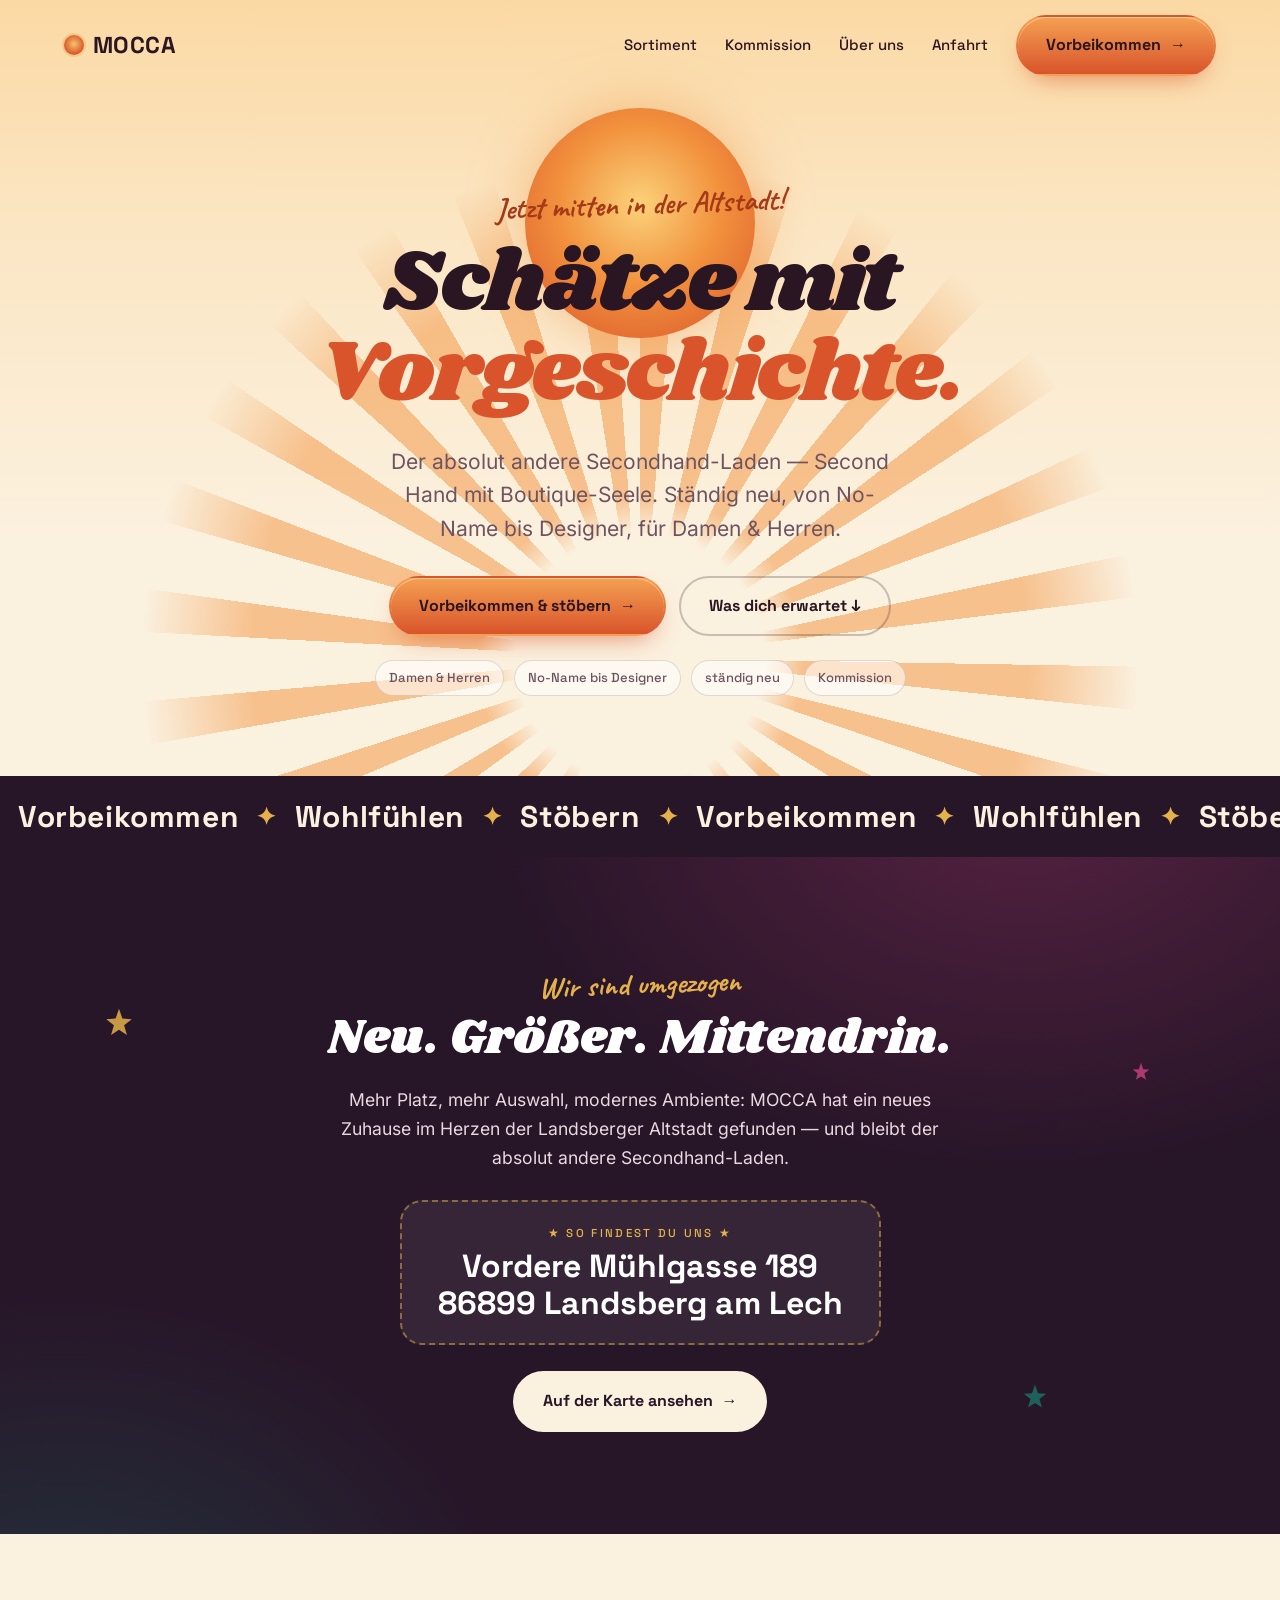
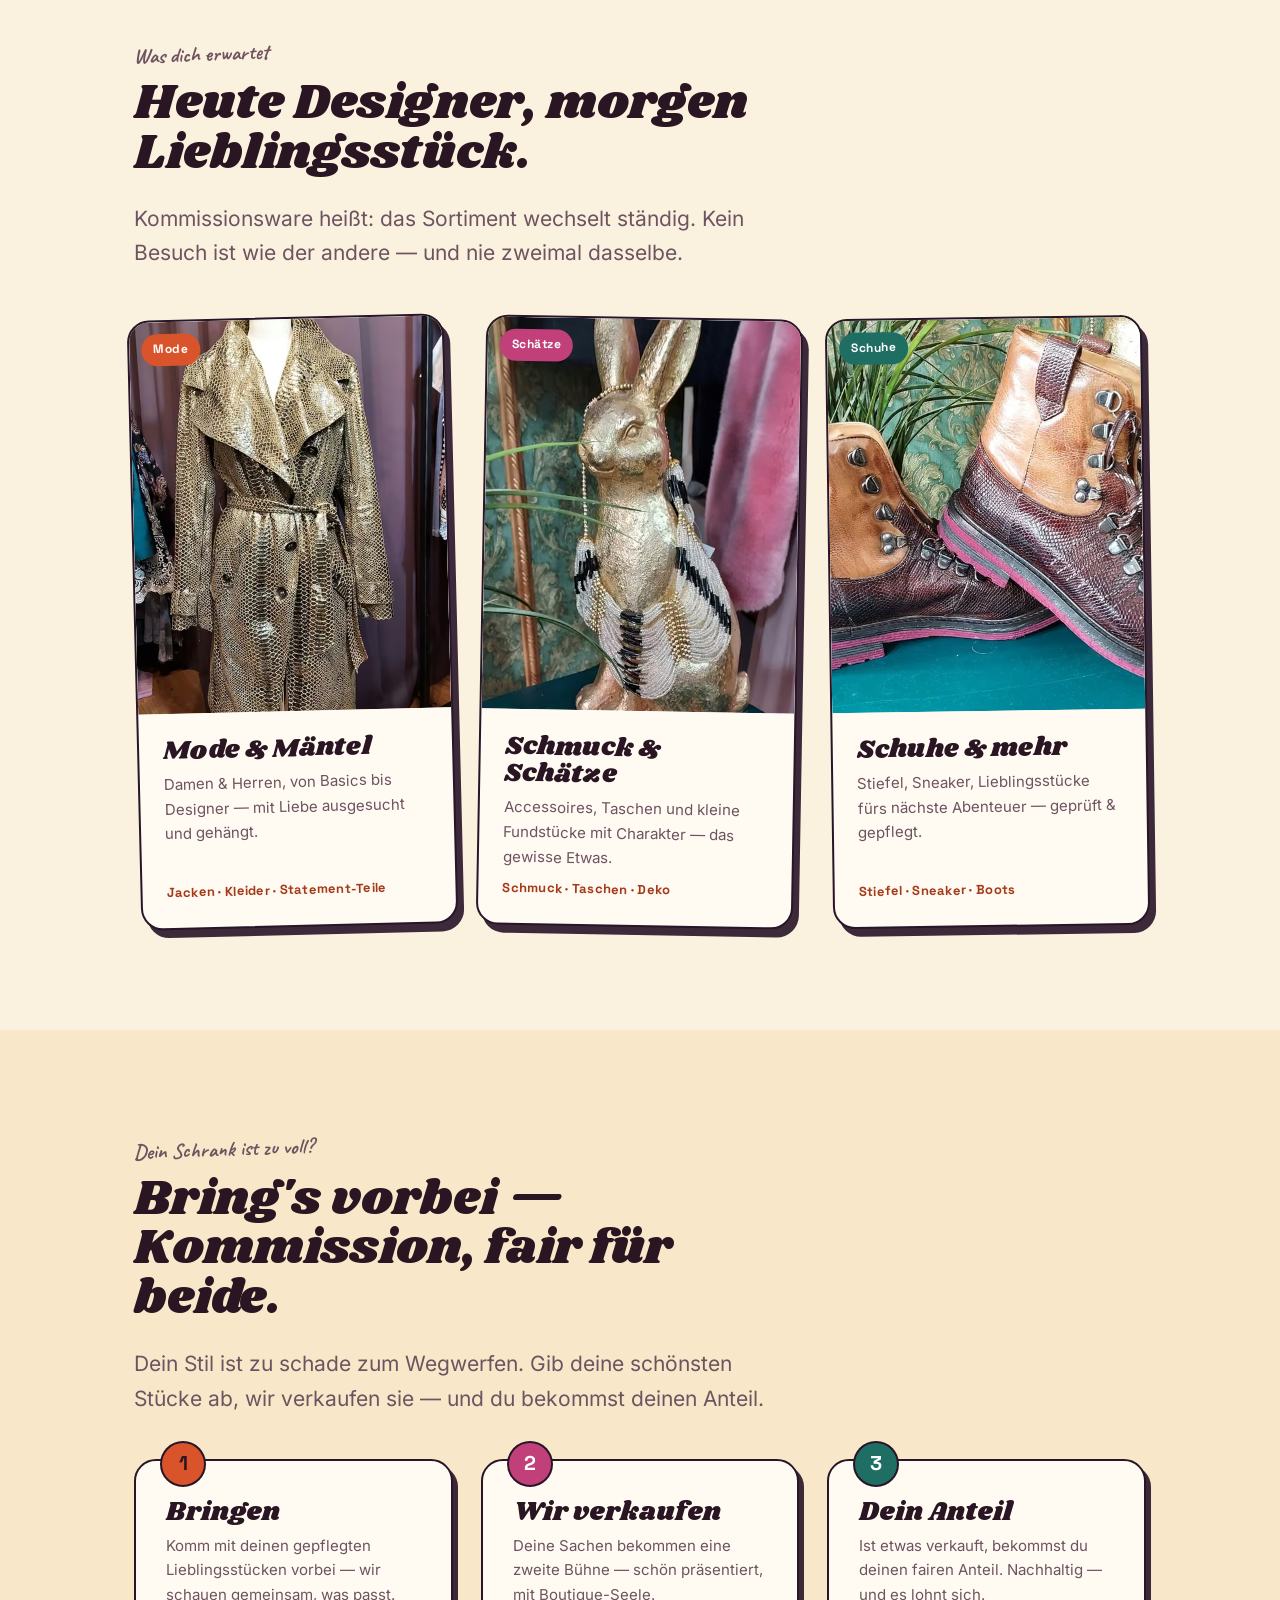
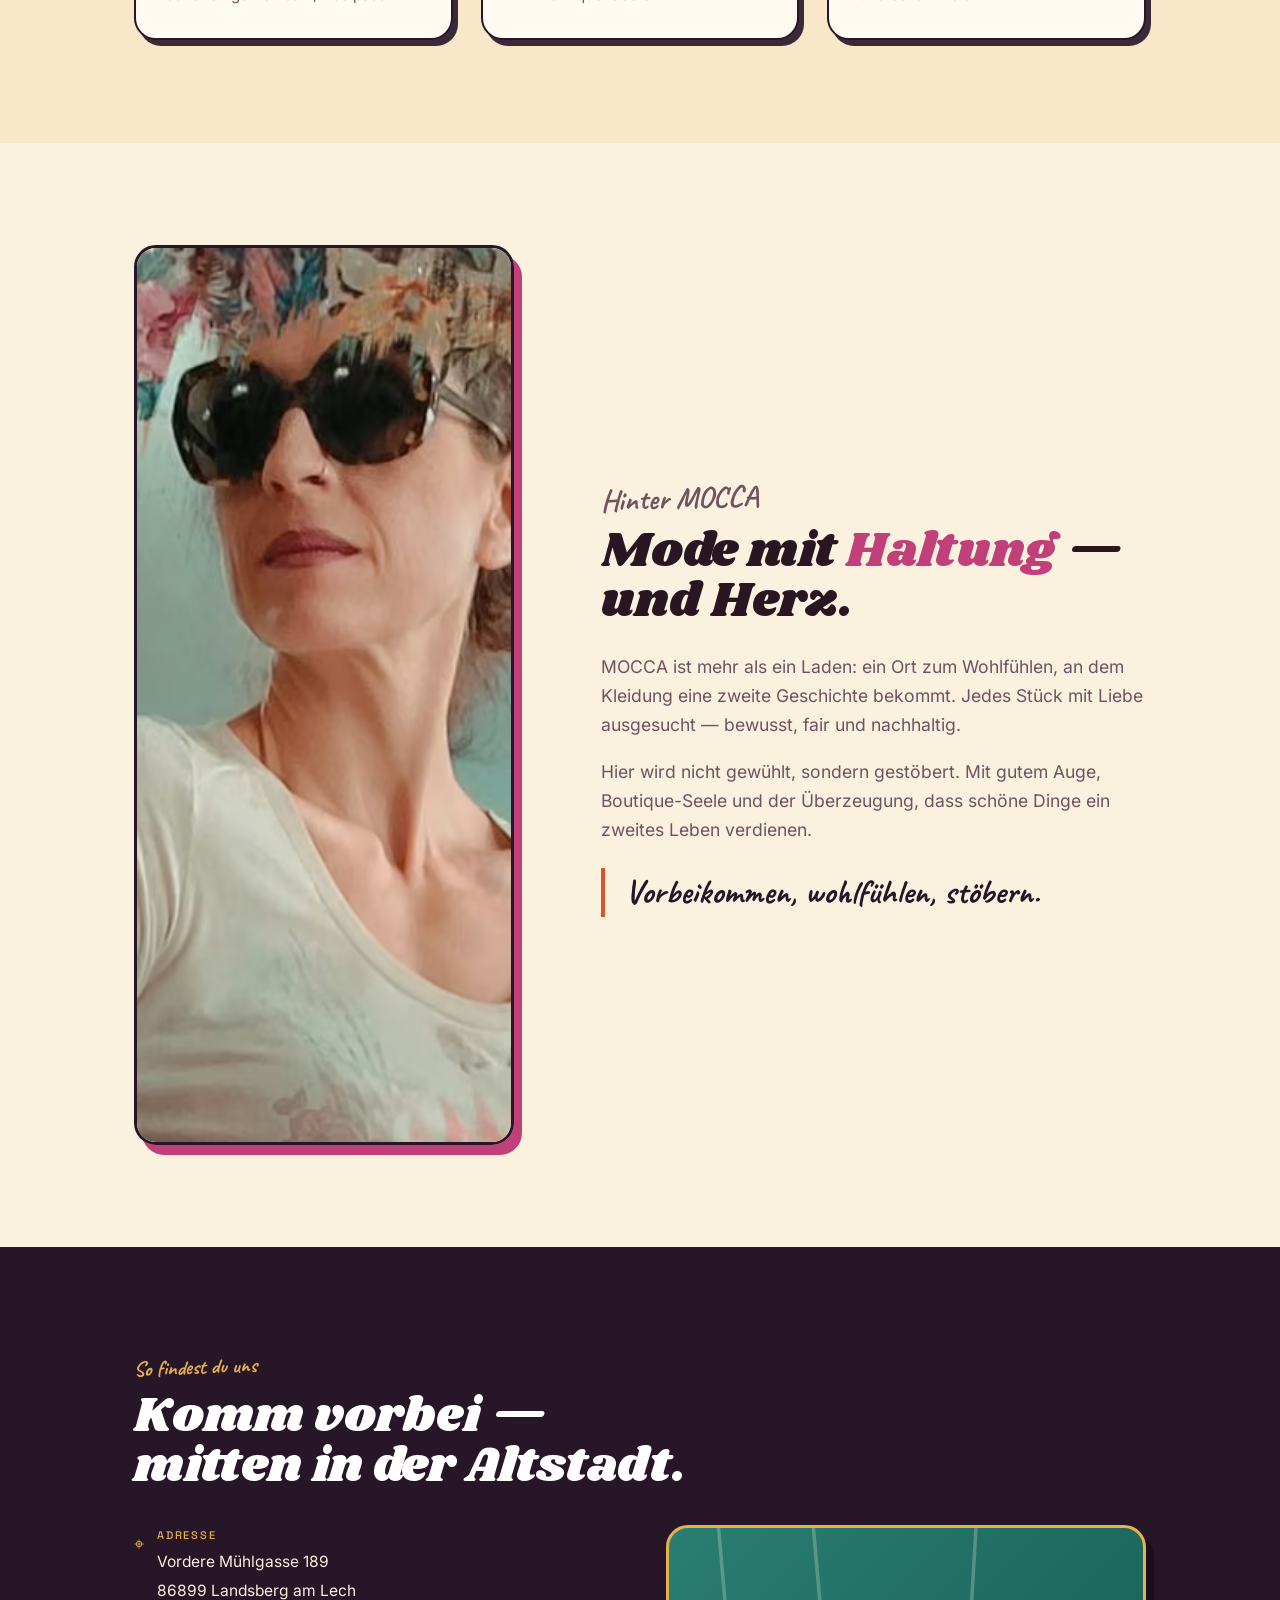
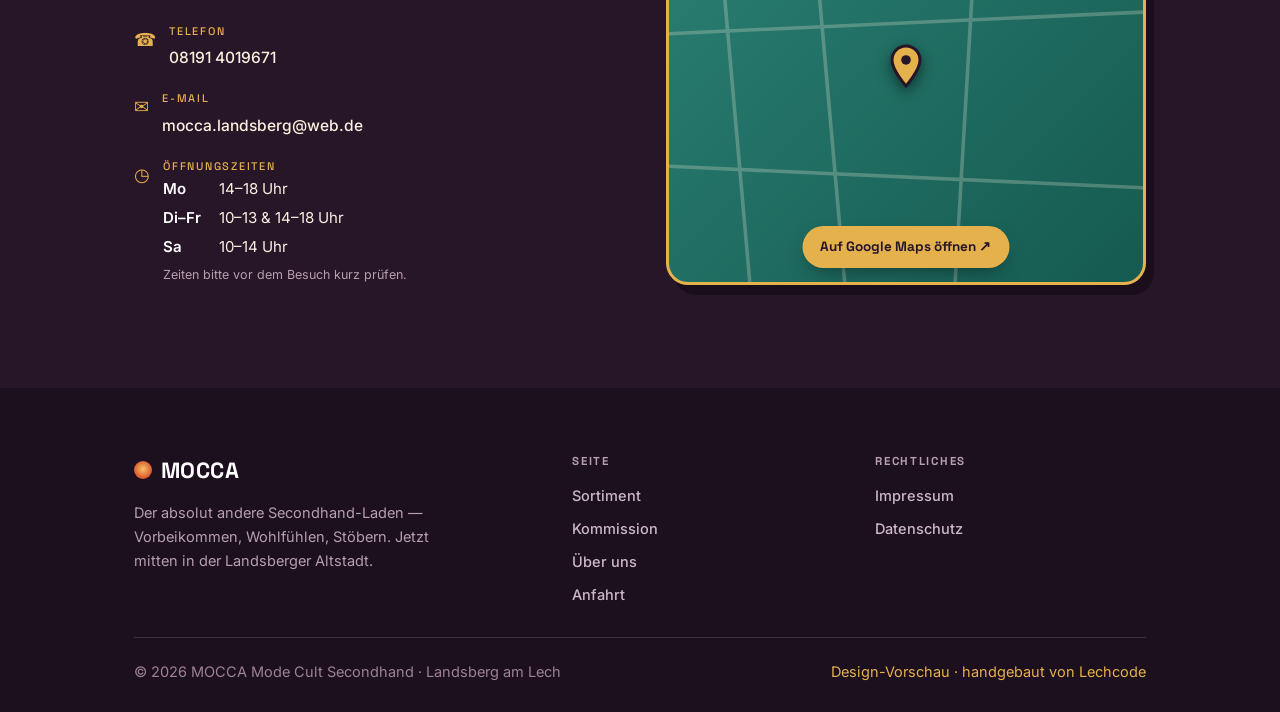
==== commit ebf81aea: "Bild-Layout verbessert: Schuh-Karte als Hochformat (füllt Karte voll), Marion enger & schöner gecrop" ====
--- a/index.html
+++ b/index.html
@@ -150,6 +150,7 @@
 .karte:nth-child(3){transform:rotate(-.8deg)}
 .js .karte:hover{transform:rotate(0) translateY(-4px);box-shadow:10px 14px 0 rgba(39,21,40,.92)}
 .karte figure{position:relative;aspect-ratio:4/5;overflow:hidden;background:var(--creme2)}
+.karte figure picture{display:block;width:100%;height:100%}
 .karte img{width:100%;height:100%;object-fit:cover}
 .karte .tab{position:absolute;left:12px;top:12px;font-family:var(--display);font-weight:700;font-size:12px;letter-spacing:.04em;color:#fff;padding:6px 12px;border-radius:var(--r-pill)}
 .karte:nth-child(1) .tab{background:var(--terracotta)}
@@ -337,9 +338,9 @@
         <figure>
           <span class="tab">Schuhe</span>
           <picture>
-            <source type="image/avif" srcset="assets/img/schuhe-600.avif 600w, assets/img/schuhe-900.avif 900w" sizes="(max-width:900px) 92vw, 340px">
-            <source type="image/webp" srcset="assets/img/schuhe-600.webp 600w, assets/img/schuhe-900.webp 900w" sizes="(max-width:900px) 92vw, 340px">
-            <img src="assets/img/schuhe-900.jpg" width="1400" height="894" loading="lazy" decoding="async" alt="Hochwertige Lederstiefel im MOCCA Secondhand-Laden">
+            <source type="image/avif" srcset="assets/img/schuhe-480.avif 480w, assets/img/schuhe-720.avif 720w" sizes="(max-width:900px) 92vw, 340px">
+            <source type="image/webp" srcset="assets/img/schuhe-480.webp 480w, assets/img/schuhe-720.webp 720w" sizes="(max-width:900px) 92vw, 340px">
+            <img src="assets/img/schuhe-720.jpg" width="1046" height="1308" loading="lazy" decoding="async" alt="Hochwertige Lederstiefel im MOCCA Secondhand-Laden">
           </picture>
         </figure>
         <div class="karte-body">
@@ -372,7 +373,11 @@
 <section class="sec" id="ueber">
   <div class="wrap ueber-grid">
     <figure class="ueber-fig reveal">
-      <img src="assets/img/marion-720.jpg" width="1000" height="1250" loading="lazy" decoding="async" alt="Marion, Inhaberin von MOCCA, in ihrem Laden">
+      <picture>
+        <source type="image/avif" srcset="assets/img/marion-480.avif 480w, assets/img/marion-720.avif 720w" sizes="(max-width:900px) 260px, 380px">
+        <source type="image/webp" srcset="assets/img/marion-480.webp 480w, assets/img/marion-720.webp 720w" sizes="(max-width:900px) 260px, 380px">
+        <img src="assets/img/marion-720.jpg" width="720" height="900" loading="lazy" decoding="async" alt="Marion, Inhaberin von MOCCA, in ihrem Laden">
+      </picture>
     </figure>
     <div class="ueber-text reveal">
       <p class="eyebrow">Hinter MOCCA</p>
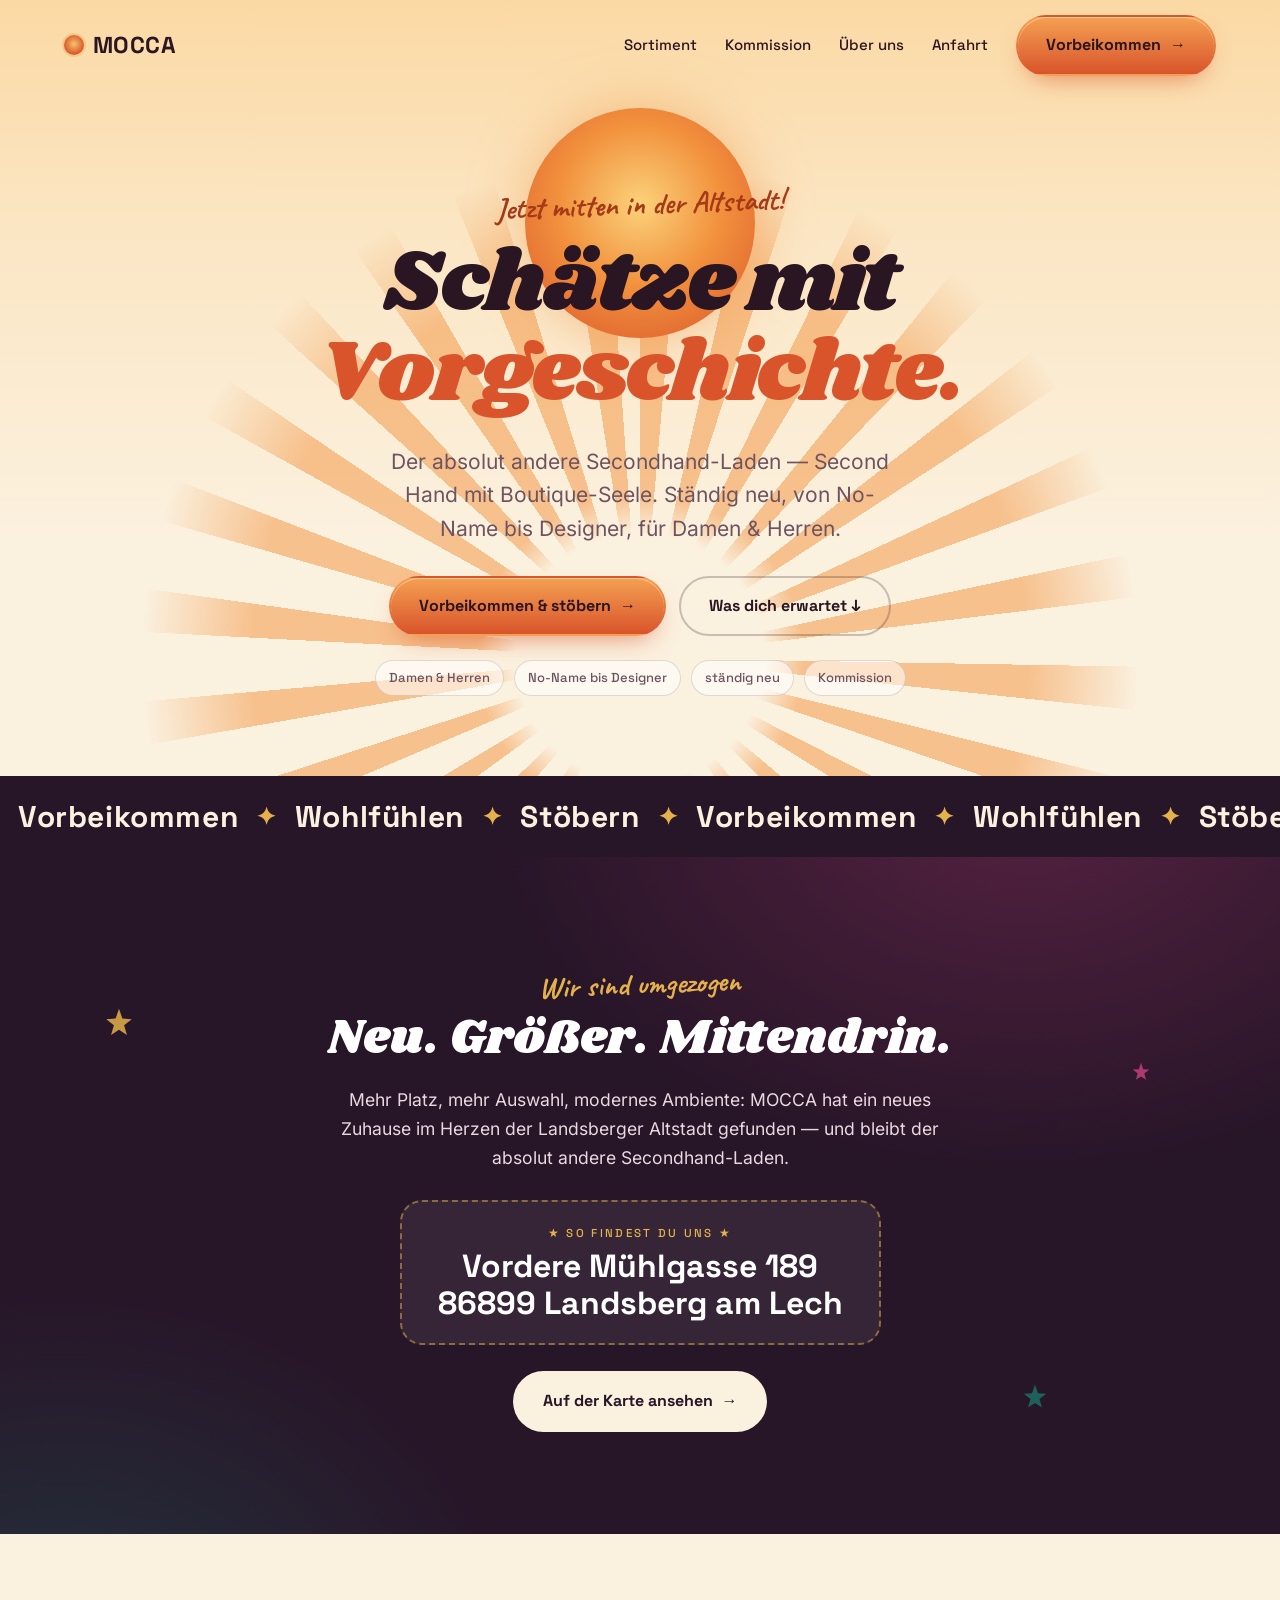
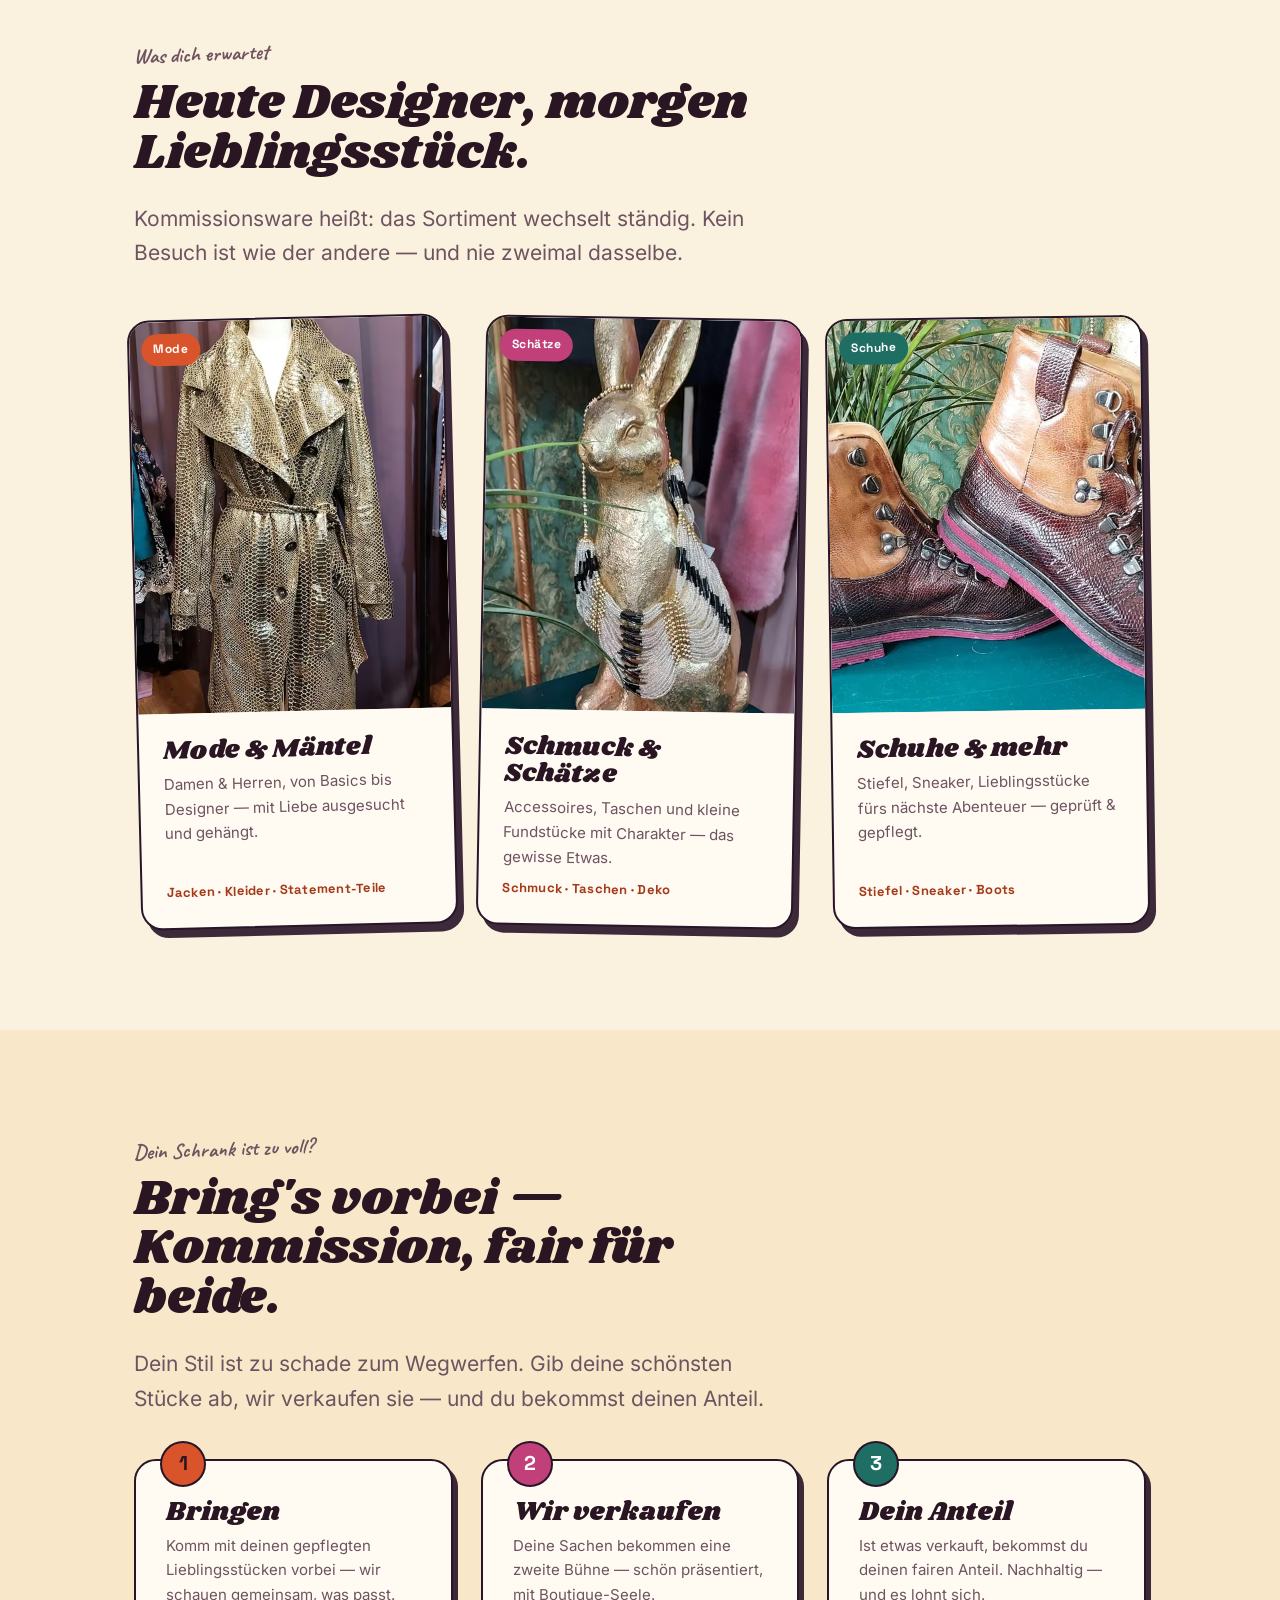
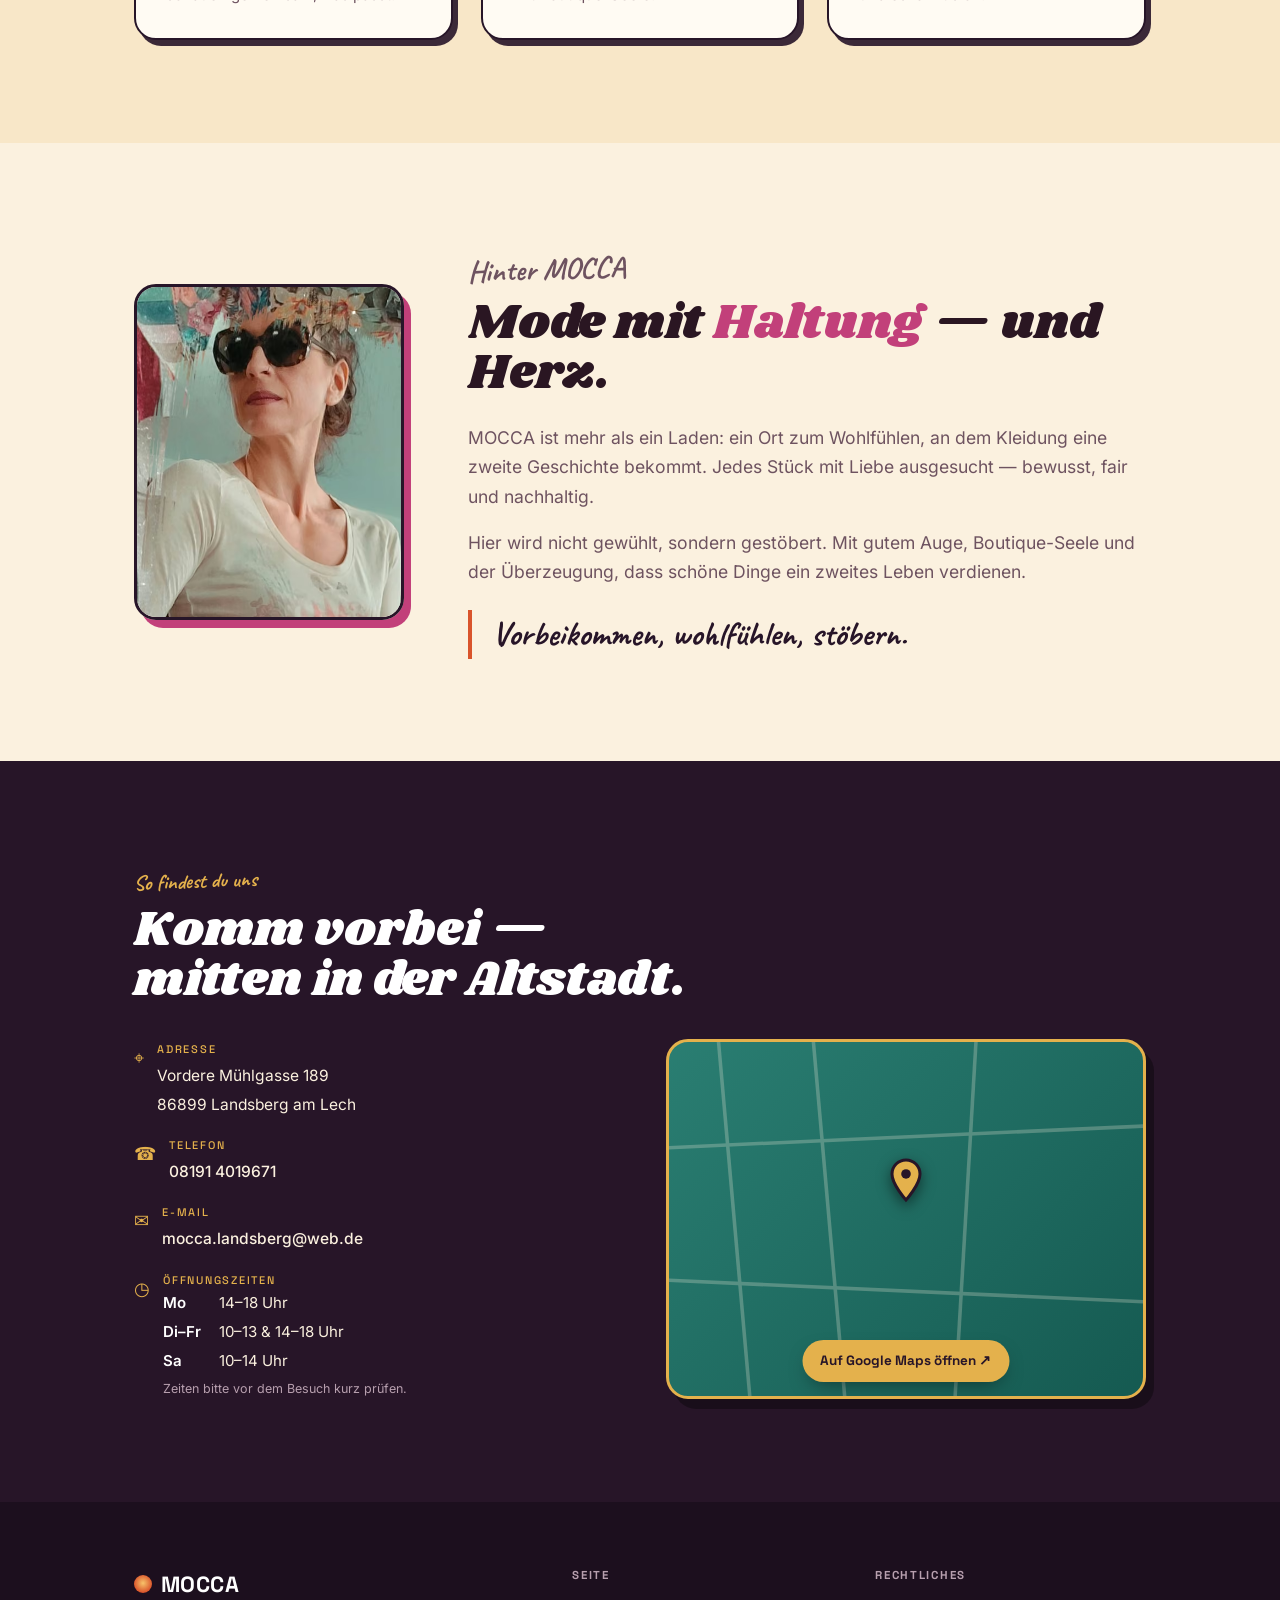
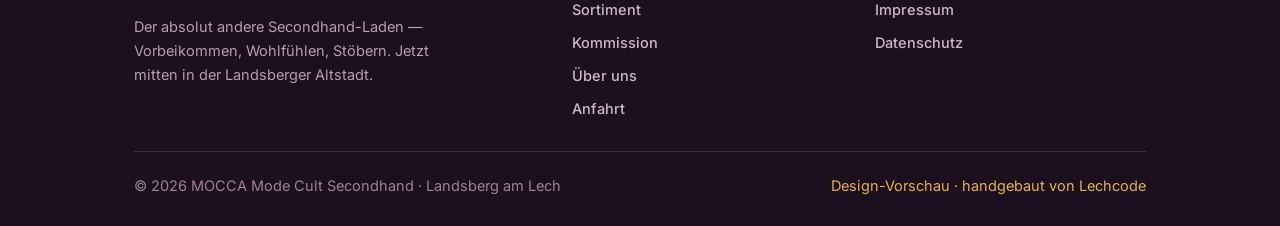
==== commit 9ae2d39f: "Marion-Porträt kleiner & im natürlichen Format (nicht gequetscht), ausgewogeneres Über-Layout Co-Aut" ====
--- a/index.html
+++ b/index.html
@@ -172,9 +172,9 @@
 .kstep p{color:var(--ink-soft);font-size:15px}
 
 /* ÜBER */
-.ueber-grid{display:grid;grid-template-columns:.85fr 1.15fr;gap:clamp(30px,5vw,64px);align-items:center}
-.ueber-fig{position:relative;max-width:380px}
-.ueber-fig img{width:100%;aspect-ratio:4/5;object-fit:cover;object-position:50% 26%;border-radius:var(--r-lg);border:3px solid var(--aubergine);box-shadow:8px 10px 0 var(--magenta)}
+.ueber-grid{display:grid;grid-template-columns:auto 1fr;gap:clamp(30px,5vw,66px);align-items:center}
+.ueber-fig{position:relative;width:270px;max-width:100%;justify-self:center}
+.ueber-fig img{width:100%;height:auto;border-radius:var(--r-lg);border:3px solid var(--aubergine);box-shadow:7px 8px 0 var(--magenta)}
 .ueber-text h2{font-size:var(--h2);margin:.1em 0 .5em}
 .ueber-text h2 .pop{color:var(--magenta)}
 .ueber-text p+p{margin-top:1em}.ueber-text p{color:var(--ink-soft)}
@@ -226,7 +226,7 @@
   .ueber-grid,.af-grid{grid-template-columns:1fr}
   .karten,.komm-grid{grid-template-columns:1fr}
   .karte,.karte:nth-child(n){transform:none}
-  .ueber-fig{max-width:260px;margin-inline:auto}
+  .ueber-fig{width:210px;max-width:78%;margin-inline:auto}
   .mfoot .foot-top{grid-template-columns:1fr 1fr;gap:26px 22px}
   .mfoot .foot-top>div:first-child{grid-column:1/-1}
   .mfoot{padding-bottom:90px}
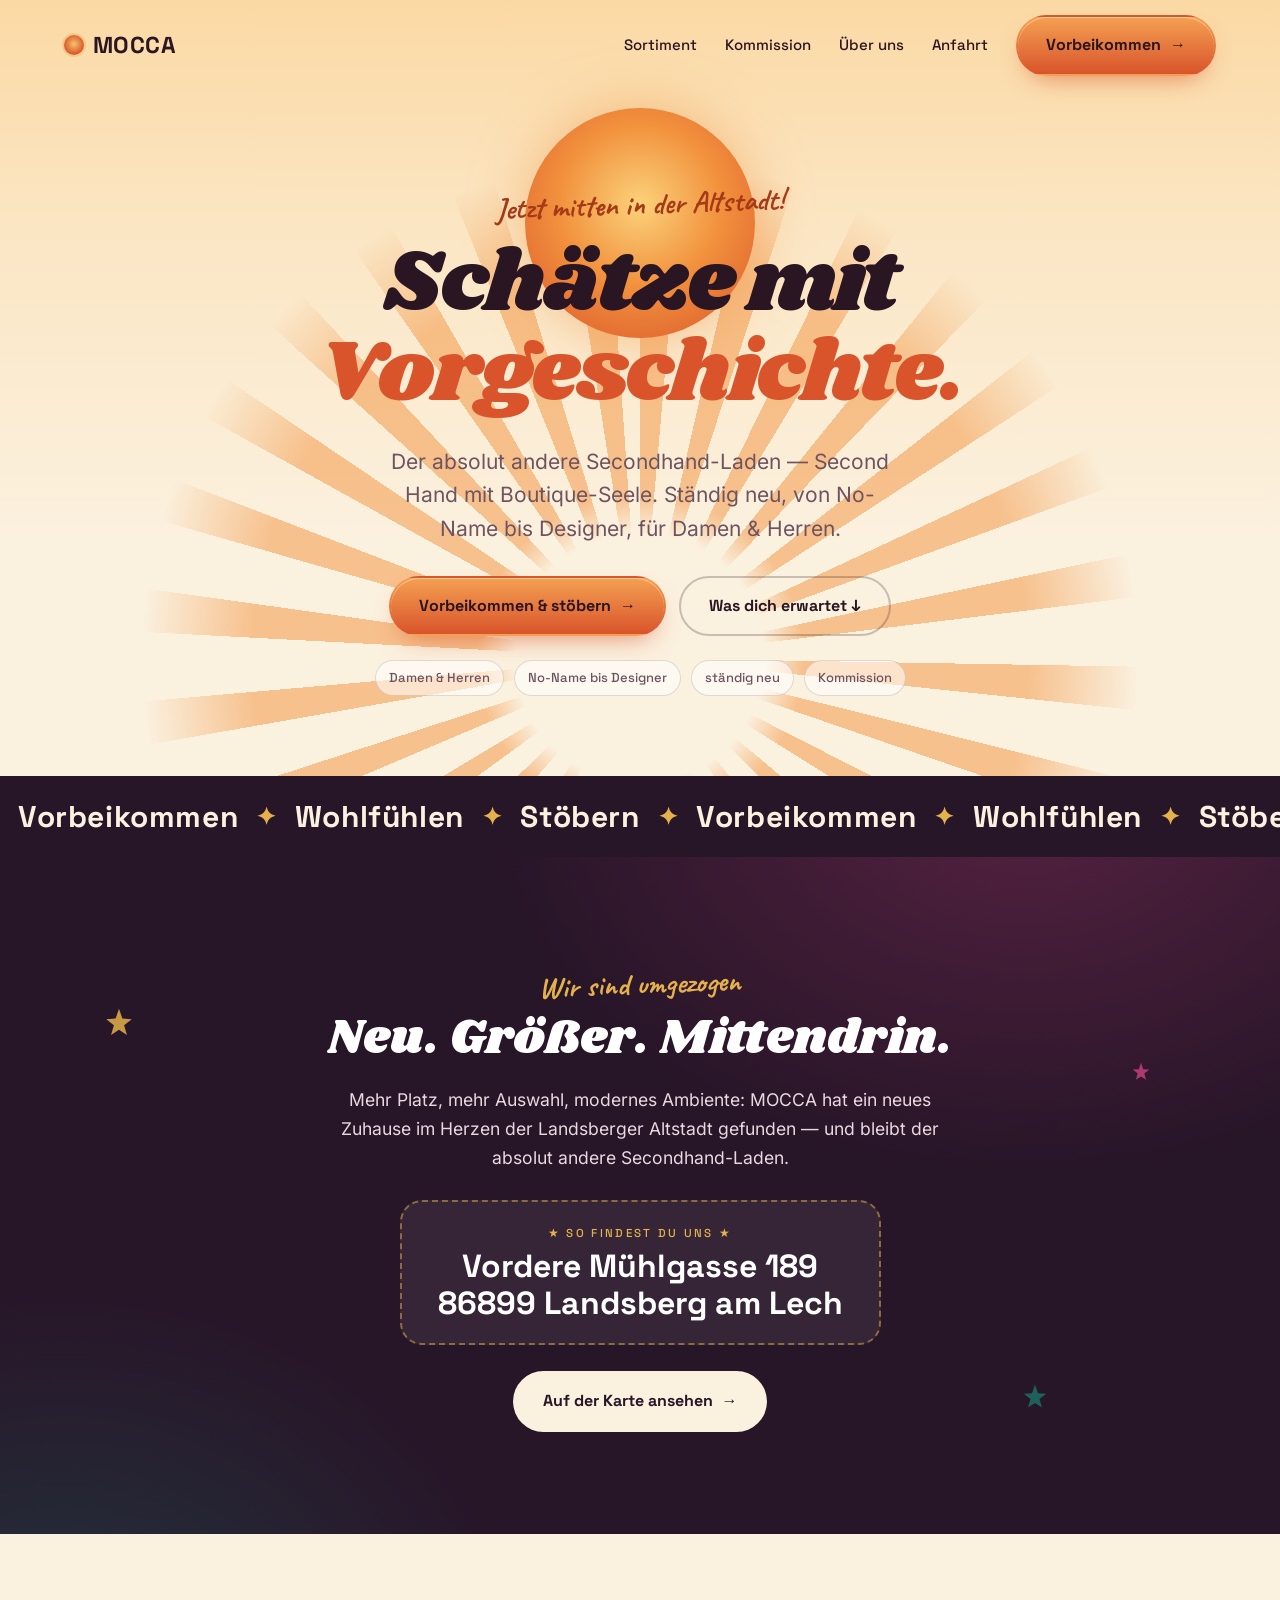
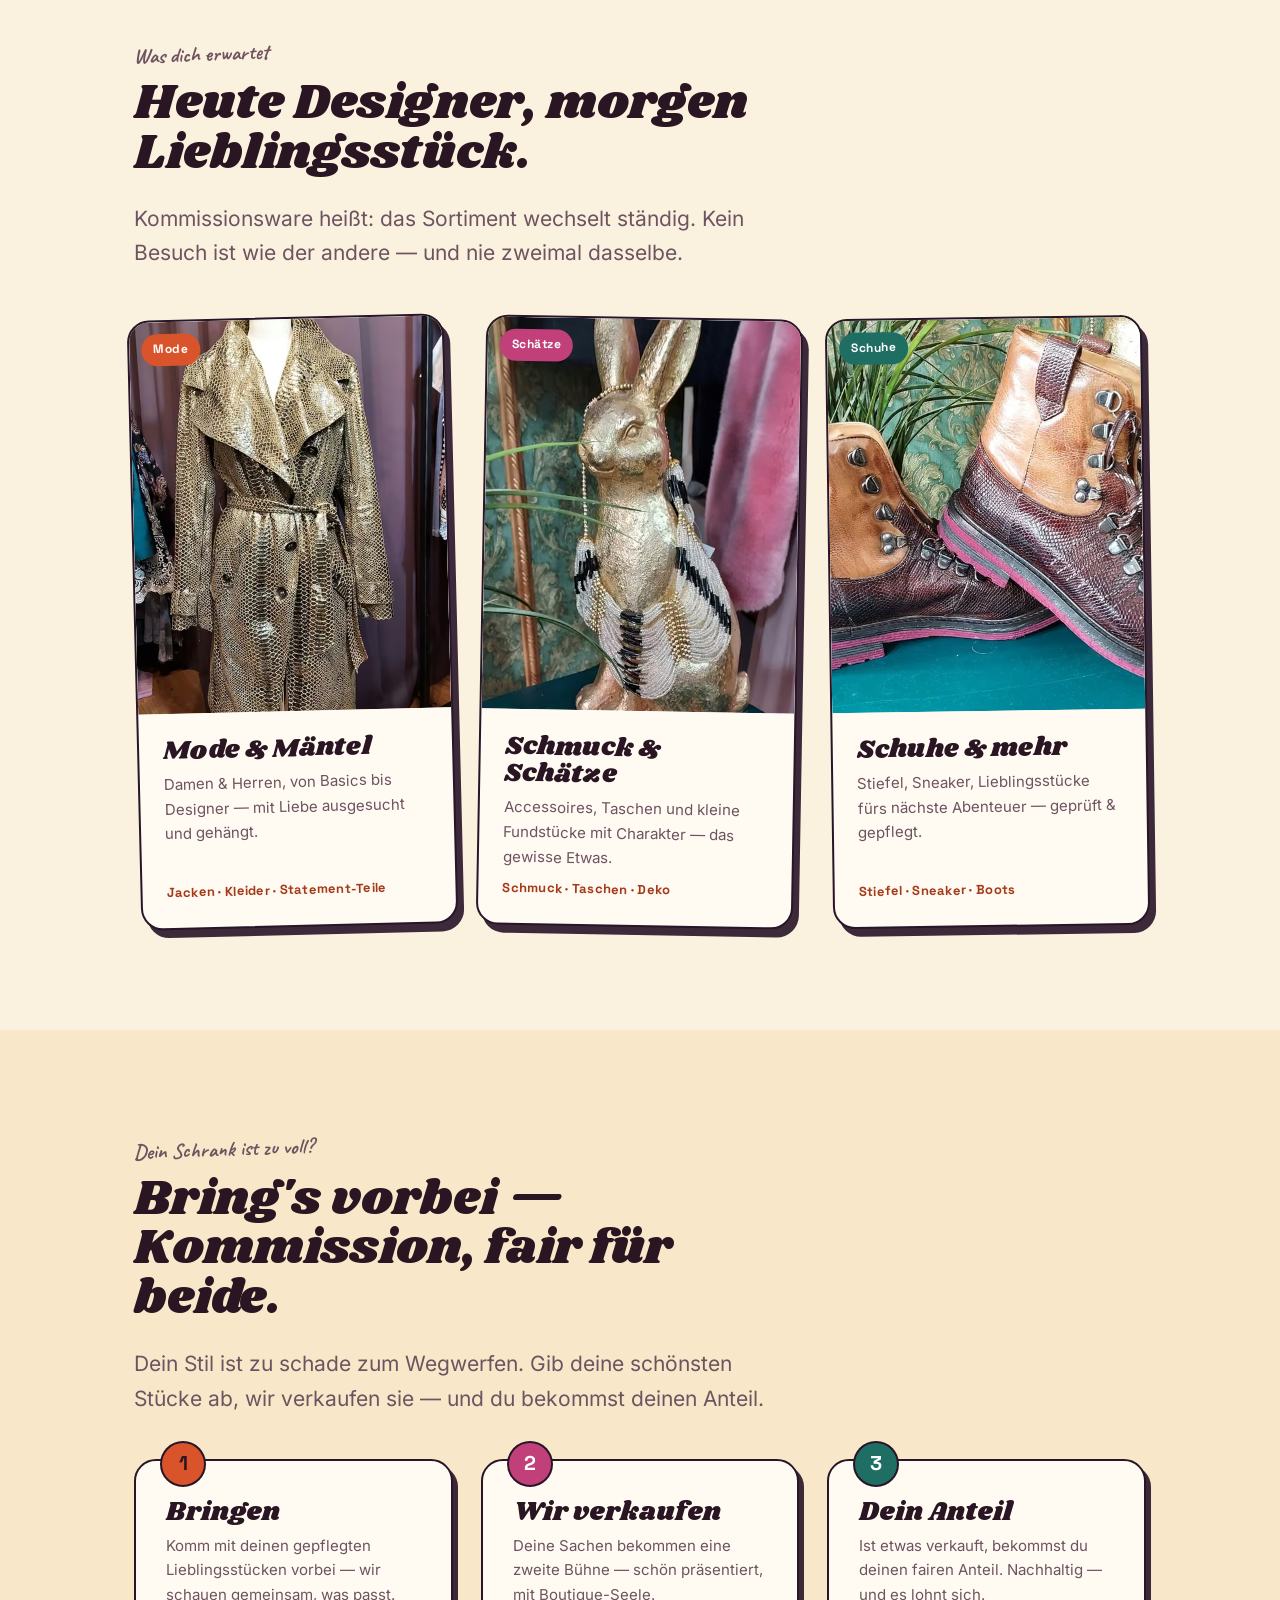
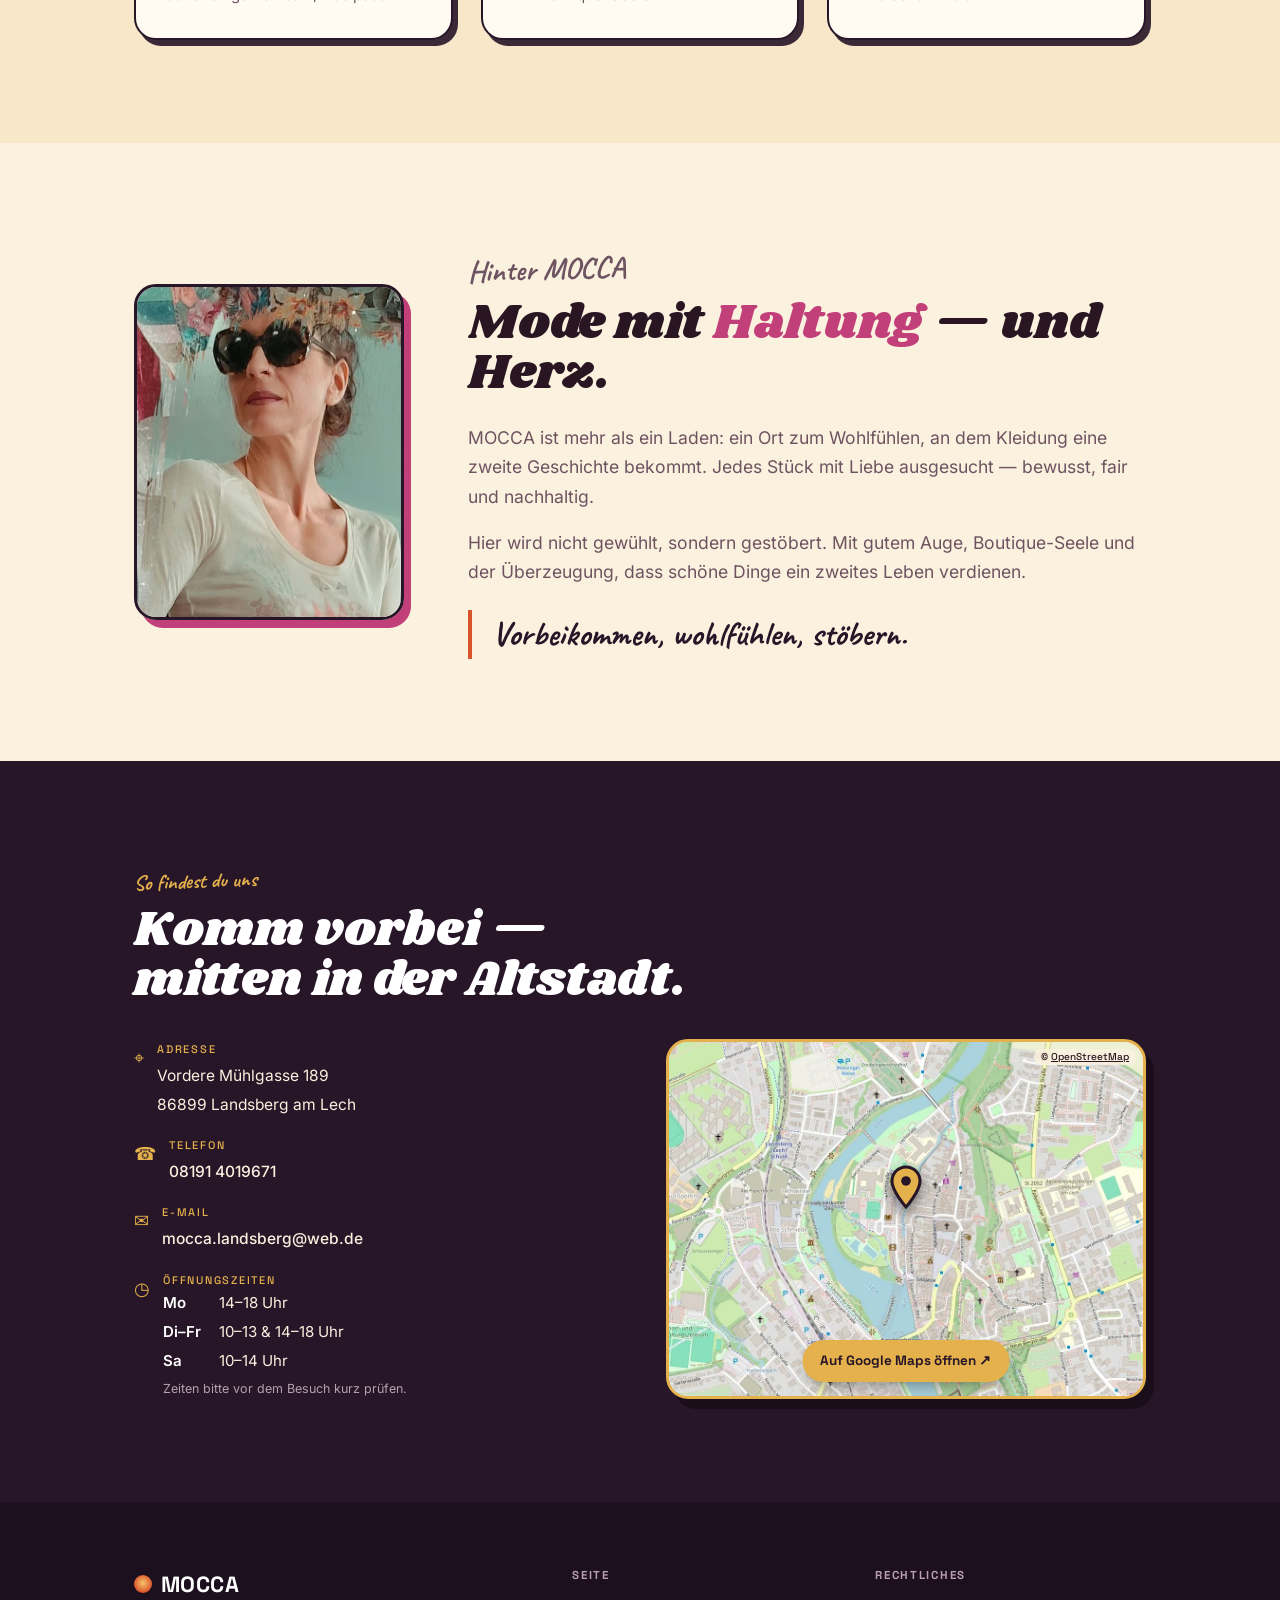
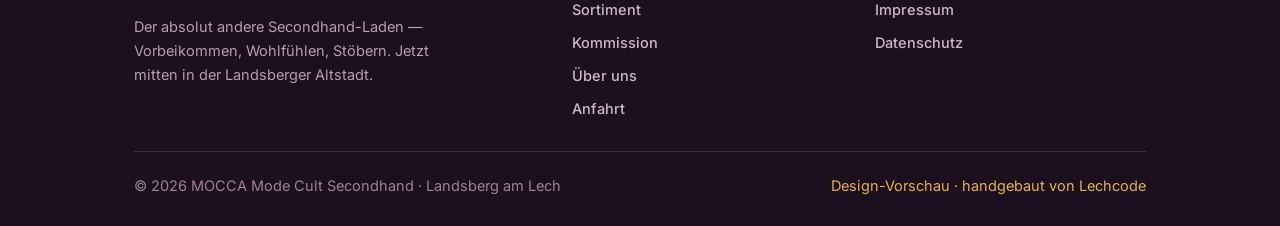
==== commit a32fabe6: "Anfahrt: echte cookiefreie OSM-Karte des Standorts mit Pin + Klick zu Google Maps (kein Embed, 0 Tra" ====
--- a/index.html
+++ b/index.html
@@ -193,12 +193,15 @@
 .af-line .v{font-size:15.5px;color:var(--creme);line-height:1.55}.af-line a{color:#fff}
 .zeiten{display:grid;grid-template-columns:auto 1fr;gap:4px 18px;font-size:15px;color:var(--creme)}
 .zeiten b{color:#fff;font-weight:700}
-.mapcard{position:relative;aspect-ratio:4/3;border-radius:var(--r-lg);overflow:hidden;border:3px solid var(--gold);box-shadow:8px 10px 0 rgba(0,0,0,.35);background:linear-gradient(135deg,#2a7e72,#155a51)}
-.mapcard .streets{position:absolute;inset:0;opacity:.5}
-.mapcard .pin{position:absolute;left:50%;top:48%;transform:translate(-50%,-100%);z-index:2}
+.mapcard{position:relative;aspect-ratio:4/3;border-radius:var(--r-lg);overflow:hidden;border:3px solid var(--gold);box-shadow:8px 10px 0 rgba(0,0,0,.35);background:#e9e3d6}
+.mapcard .mapimg{position:absolute;inset:0;width:100%;height:100%;object-fit:cover;display:block}
+.mapcard .map-link{position:absolute;inset:0;z-index:1}
+.mapcard .pin{position:absolute;left:50%;top:50%;transform:translate(-50%,-100%);z-index:3;pointer-events:none}
 .mapcard .pin svg{width:48px;height:48px;filter:drop-shadow(0 5px 7px rgba(0,0,0,.5))}
-.mapcard .maps-btn{position:absolute;left:50%;bottom:14px;transform:translateX(-50%);display:inline-flex;align-items:center;gap:.45em;background:var(--gold);color:var(--aubergine);font-family:var(--display);font-weight:700;font-size:13.5px;padding:10px 18px;border-radius:var(--r-pill);box-shadow:0 8px 20px -8px rgba(0,0,0,.5);white-space:nowrap;transition:transform .25s,background .25s}
-.mapcard .maps-btn:hover{transform:translateX(-50%) translateY(-2px);text-decoration:none;background:#eec265}
+.mapcard .maps-btn{position:absolute;left:50%;bottom:14px;transform:translateX(-50%);display:inline-flex;align-items:center;gap:.45em;background:var(--gold);color:var(--aubergine);font-family:var(--display);font-weight:700;font-size:13.5px;padding:10px 18px;border-radius:var(--r-pill);box-shadow:0 8px 20px -8px rgba(0,0,0,.5);white-space:nowrap;z-index:3;pointer-events:none;transition:transform .25s,background .25s}
+.mapcard:hover .maps-btn{transform:translateX(-50%) translateY(-2px);background:#eec265}
+.mapcard .map-attrib{position:absolute;right:7px;top:7px;z-index:4;font-family:var(--display);font-size:10px;line-height:1;color:#2a1622;background:rgba(251,241,223,.85);padding:3px 7px;border-radius:7px}
+.mapcard .map-attrib a{color:#2a1622;text-decoration:underline;font-weight:500}
 
 /* FOOTER */
 .mfoot{background:#1c0f1e;color:#cdb9c6;padding-block:clamp(44px,6vw,64px) 28px;font-size:14.5px}
@@ -404,9 +407,15 @@
         </div></div>
       </div>
       <figure class="mapcard reveal" aria-label="Lage von MOCCA in der Landsberger Altstadt">
-        <svg class="streets" viewBox="0 0 400 300" preserveAspectRatio="none" aria-hidden="true"><g fill="none" stroke="#FBF1DF" stroke-width="3" opacity="0.5"><path d="M-20 90 L420 70"/><path d="M-20 200 L420 220"/><path d="M120 -20 L150 320"/><path d="M260 -20 L240 320"/><path d="M40 -20 L70 320"/></g></svg>
+        <picture>
+          <source type="image/avif" srcset="assets/img/karte.avif">
+          <source type="image/webp" srcset="assets/img/karte.webp">
+          <img class="mapimg" src="assets/img/karte.jpg" width="1000" height="750" loading="lazy" decoding="async" alt="Karte: Standort von MOCCA in der Vorderen Mühlgasse in der Landsberger Altstadt">
+        </picture>
+        <a class="map-link" href="https://www.google.com/maps/search/?api=1&amp;query=Vordere+M%C3%BChlgasse+189+86899+Landsberg+am+Lech" target="_blank" rel="noopener" aria-label="Standort von MOCCA auf Google Maps öffnen"></a>
         <span class="pin" aria-hidden="true"><svg viewBox="0 0 24 24" fill="none"><path d="M12 2a7 7 0 0 0-7 7c0 5.2 7 13 7 13s7-7.8 7-13a7 7 0 0 0-7-7Z" fill="#E4B14C" stroke="#271528" stroke-width="1.5"/><circle cx="12" cy="9" r="2.4" fill="#271528"/></svg></span>
-        <a class="maps-btn" href="https://www.google.com/maps/search/?api=1&amp;query=Vordere+M%C3%BChlgasse+189+86899+Landsberg+am+Lech" target="_blank" rel="noopener">Auf Google&nbsp;Maps öffnen ↗</a>
+        <span class="maps-btn">Auf Google&nbsp;Maps öffnen ↗</span>
+        <small class="map-attrib">© <a href="https://www.openstreetmap.org/copyright" target="_blank" rel="noopener">OpenStreetMap</a></small>
       </figure>
     </div>
   </div>
